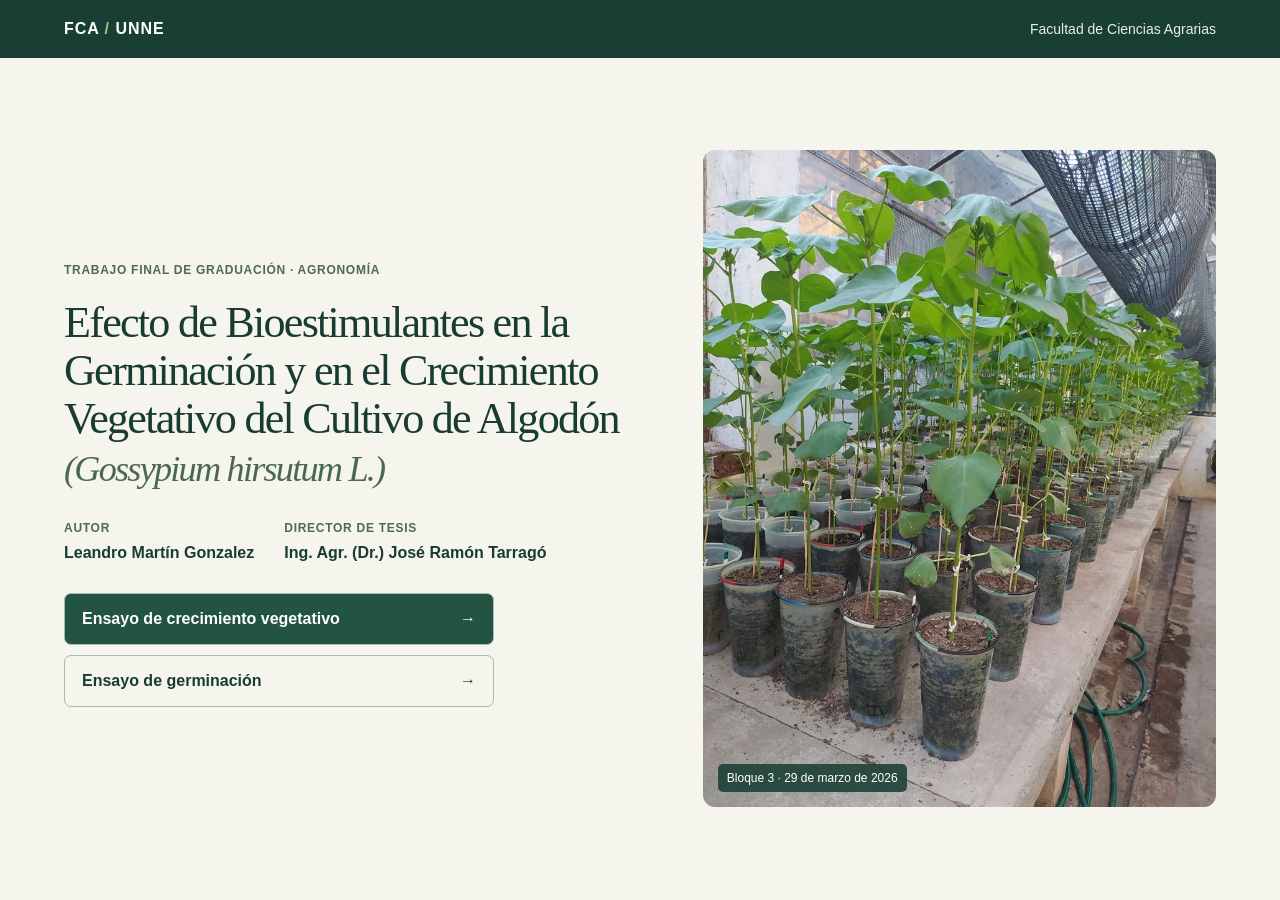
==== index.html @ e4f01476 "Publicar visor del ensayo con fotografías optimizadas y comparador" ====
<!doctype html><html lang="es"><head><meta charset="utf-8"><meta name="viewport" content="width=device-width,initial-scale=1"><title>Tesina de Leandro Martín Gonzalez · FCA UNNE</title><link rel="stylesheet" href="portal.css"></head><body>
<header><a href="#inicio">FCA <span>/</span> UNNE</a><span>Facultad de Ciencias Agrarias</span></header>
<main>
<section id="inicio" class="cover"><div class="copy"><p class="eyebrow">Trabajo final de graduación · Agronomía</p><h1>Efecto de Bioestimulantes en la Germinación y en el Crecimiento Vegetativo del Cultivo de Algodón <i>(Gossypium hirsutum L.)</i></h1><dl><div><dt>Autor</dt><dd>Leandro Martín Gonzalez</dd></div><div><dt>Director de tesis</dt><dd>Ing. Agr. (Dr.) José Ramón Tarragó</dd></div></dl><nav class="actions"><a class="primary" href="visor.html">Ensayo de crecimiento vegetativo <b>→</b></a><a href="#germinacion">Ensayo de germinación <b>→</b></a></nav></div><figure><img src="portada.webp" alt="Plantas de algodón sobre la mesada del invernadero del ensayo"><figcaption>Bloque 3 · 29 de marzo de 2026</figcaption></figure></section>
<section id="crecimiento" class="inside" hidden><a class="back" href="#inicio">← Inicio</a><h2>Ensayo de crecimiento vegetativo</h2><p>Elegí el bloque de la mesada que querés consultar.</p><nav class="tiles"><a href="visor.html?bloque=1"><small>Extremo final</small><strong>Bloque 1</strong><span>Mediciones de altura →</span></a><a href="visor.html?bloque=2"><small>Centro de la mesada</small><strong>Bloque 2</strong><span>Mediciones y fotografías →</span></a><a class="featured" href="visor.html?bloque=3"><small>Reconstrucción fotográfica</small><strong>Bloque 3</strong><span>Abrir visor y estadísticas →</span></a></nav></section>
<section id="mediciones" class="inside" hidden><a class="back" href="#crecimiento">← Selección de bloque</a><h2 id="blocktitle"></h2><p>Altura de las plantas en centímetros, según la etapa registrada.</p><nav class="tabs"><a href="visor.html?bloque=1">Bloque 1</a><a href="visor.html?bloque=2">Bloque 2</a><a href="visor.html">Bloque 3</a></nav><div class="filters"><label>Tratamiento <select id="trt"></select></label><label>Suelo <select id="soil"></select></label><label>Planta <select id="plant"></select></label><output id="count"></output></div><div class="tablewrap"><table><thead><tr><th>Planta</th><th>Tratamiento</th><th>Suelo</th><th>10 mar · VC–V1</th><th>16 mar · V1–V2</th><th>24 mar · V3–V4</th><th>Fotografía</th></tr></thead><tbody id="records"></tbody></table></div><p class="source">Fuente · TESIS - ALTURA.xlsx, hoja ALTURA. Los tratamientos conservan los códigos de la planilla. El guion indica un dato o una fotografía sin vincular.</p></section>
<section id="germinacion" class="inside" hidden><a class="back" href="#inicio">← Inicio</a><h2>Ensayo de germinación</h2><p class="intro">Evaluación del efecto de los bioestimulantes sobre la germinación de semillas de algodón.</p><dl class="method"><div><dt>Variables del ensayo</dt><dd>Poder germinativo y energía germinativa.</dd></div><div><dt>Condiciones de semilla</dt><dd>Semillas envejecidas y sin envejecer.</dd></div><div><dt>Diseño previsto</dt><dd>Bloques completos al azar con tres repeticiones.</dd></div></dl><p class="source">Diseño descrito en el trabajo final. Resultados de germinación pendientes de incorporar al visor.</p></section>
</main><script src="registros_bloques.js"></script><script src="portal.js"></script></body></html>
---- portal.css ----
*{box-sizing:border-box}[hidden]{display:none!important}body{margin:0;background:#f5f5ee;color:#183c32;font:16px/1.5 "Segoe UI",Arial,sans-serif}header{padding:17px 5vw;background:#193f35;color:#e8eee5;display:flex;align-items:center;justify-content:space-between}header a{color:white;text-decoration:none;font-weight:700;letter-spacing:.06em}header a span{color:#a8bf85}header>span{font-size:14px}main{max-width:1660px;margin:auto}.cover{display:grid;grid-template-columns:1.12fr 1fr;gap:5vw;padding:5vh 5vw;align-items:center;min-height:calc(100svh - 60px)}.eyebrow,dt,small{font-weight:650;font-size:12px;letter-spacing:.06em;text-transform:uppercase;color:#506955}h1,h2,.tiles strong{font-family:Georgia,serif;font-weight:400;letter-spacing:-.04em}h1{font-size:clamp(32px,3.45vw,61px);line-height:1.09;margin:20px 0 28px}h1 i{font-size:.82em;color:#4a6851}h2{font-size:clamp(35px,4vw,58px);line-height:1.1;margin:30px 0 12px}dl{display:flex;gap:15px 30px;flex-wrap:wrap;margin:0}dd{margin:4px 0 0;font-weight:550}.actions{margin-top:28px;display:grid;gap:10px;max-width:430px}.actions a,.tabs a,.tiles a{color:inherit;text-decoration:none}.actions a{padding:13px 17px;border:1px solid #a8baab;border-radius:7px;display:flex;justify-content:space-between;font-weight:600}.actions .primary,.tiles .featured{color:white;background:#235342}.actions a:hover,.tiles a:hover,.tabs a:hover{box-shadow:0 0 0 2px #93ac89}.cover figure{position:relative;margin:0}.cover img{display:block;width:100%;height:min(73vh,770px);object-fit:cover;border-radius:12px}.cover figcaption{position:absolute;bottom:15px;left:15px;font-size:12px;background:#183e35dd;color:white;padding:5px 9px;border-radius:5px}.inside{padding:35px 5vw}.back{color:#38664a}.tiles{display:grid;grid-template-columns:repeat(3,1fr);gap:14px;margin:30px 0}.tiles a,.method,.filters,.tablewrap{padding:22px;background:#fff;border:1px solid #cbd5c8;border-radius:10px}.tiles a{display:grid;gap:12px}.tiles strong{font-size:42px}.featured small{color:#d0e3c2}.tabs,.filters{display:flex;gap:14px;align-items:center;flex-wrap:wrap}.tabs a{padding:5px 12px;border-radius:5px}.tabs [aria-current=page]{background:#245340;color:white}.filters{margin:18px 0;padding:12px}.filters label{font-size:13px;font-weight:650}.filters select{font:inherit;padding:5px;border:1px solid #bfccbd;border-radius:4px}.filters output{margin-left:auto}.tablewrap{padding:0;overflow:auto;max-height:52vh}table{border-collapse:collapse;width:100%;font-size:14px}td,th{padding:9px 13px;text-align:left;border-bottom:1px solid #dce3d9;white-space:nowrap}th{position:sticky;top:0;background:#e7ede3}td a{color:#255a40}.source{font-size:13px;color:#56685c}.method{margin:25px 0;display:grid;max-width:760px}.intro{max-width:700px}@media(max-width:780px){.cover,.tiles{grid-template-columns:1fr}.cover{gap:22px}.cover img{height:32vh}.tiles{gap:9px}.tiles a{gap:3px}.tiles strong{font-size:30px}header>span{font-size:12px}}
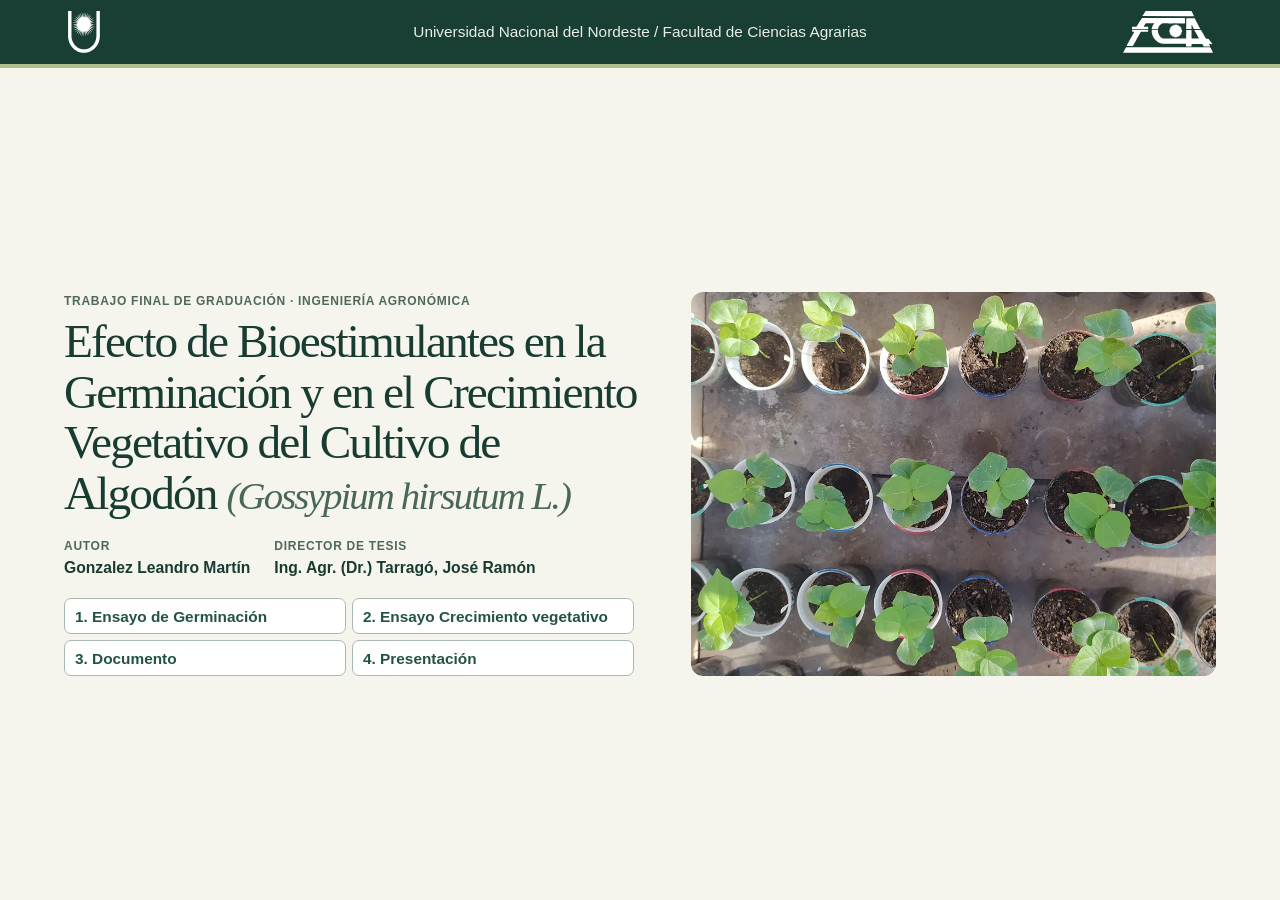
==== commit 0670cbca: "Actualizar sitio de tesis, germinación y visor de crecimiento" ====
--- a/index.html
+++ b/index.html
@@ -1,8 +1,170 @@
-<!doctype html><html lang="es"><head><meta charset="utf-8"><meta name="viewport" content="width=device-width,initial-scale=1"><title>Tesina de Leandro Martín Gonzalez · FCA UNNE</title><link rel="stylesheet" href="portal.css"></head><body>
-<header><a href="#inicio">FCA <span>/</span> UNNE</a><span>Facultad de Ciencias Agrarias</span></header>
-<main>
-<section id="inicio" class="cover"><div class="copy"><p class="eyebrow">Trabajo final de graduación · Agronomía</p><h1>Efecto de Bioestimulantes en la Germinación y en el Crecimiento Vegetativo del Cultivo de Algodón <i>(Gossypium hirsutum L.)</i></h1><dl><div><dt>Autor</dt><dd>Leandro Martín Gonzalez</dd></div><div><dt>Director de tesis</dt><dd>Ing. Agr. (Dr.) José Ramón Tarragó</dd></div></dl><nav class="actions"><a class="primary" href="visor.html">Ensayo de crecimiento vegetativo <b>→</b></a><a href="#germinacion">Ensayo de germinación <b>→</b></a></nav></div><figure><img src="portada.webp" alt="Plantas de algodón sobre la mesada del invernadero del ensayo"><figcaption>Bloque 3 · 29 de marzo de 2026</figcaption></figure></section>
-<section id="crecimiento" class="inside" hidden><a class="back" href="#inicio">← Inicio</a><h2>Ensayo de crecimiento vegetativo</h2><p>Elegí el bloque de la mesada que querés consultar.</p><nav class="tiles"><a href="visor.html?bloque=1"><small>Extremo final</small><strong>Bloque 1</strong><span>Mediciones de altura →</span></a><a href="visor.html?bloque=2"><small>Centro de la mesada</small><strong>Bloque 2</strong><span>Mediciones y fotografías →</span></a><a class="featured" href="visor.html?bloque=3"><small>Reconstrucción fotográfica</small><strong>Bloque 3</strong><span>Abrir visor y estadísticas →</span></a></nav></section>
-<section id="mediciones" class="inside" hidden><a class="back" href="#crecimiento">← Selección de bloque</a><h2 id="blocktitle"></h2><p>Altura de las plantas en centímetros, según la etapa registrada.</p><nav class="tabs"><a href="visor.html?bloque=1">Bloque 1</a><a href="visor.html?bloque=2">Bloque 2</a><a href="visor.html">Bloque 3</a></nav><div class="filters"><label>Tratamiento <select id="trt"></select></label><label>Suelo <select id="soil"></select></label><label>Planta <select id="plant"></select></label><output id="count"></output></div><div class="tablewrap"><table><thead><tr><th>Planta</th><th>Tratamiento</th><th>Suelo</th><th>10 mar · VC–V1</th><th>16 mar · V1–V2</th><th>24 mar · V3–V4</th><th>Fotografía</th></tr></thead><tbody id="records"></tbody></table></div><p class="source">Fuente · TESIS - ALTURA.xlsx, hoja ALTURA. Los tratamientos conservan los códigos de la planilla. El guion indica un dato o una fotografía sin vincular.</p></section>
-<section id="germinacion" class="inside" hidden><a class="back" href="#inicio">← Inicio</a><h2>Ensayo de germinación</h2><p class="intro">Evaluación del efecto de los bioestimulantes sobre la germinación de semillas de algodón.</p><dl class="method"><div><dt>Variables del ensayo</dt><dd>Poder germinativo y energía germinativa.</dd></div><div><dt>Condiciones de semilla</dt><dd>Semillas envejecidas y sin envejecer.</dd></div><div><dt>Diseño previsto</dt><dd>Bloques completos al azar con tres repeticiones.</dd></div></dl><p class="source">Diseño descrito en el trabajo final. Resultados de germinación pendientes de incorporar al visor.</p></section>
-</main><script src="registros_bloques.js"></script><script src="portal.js"></script></body></html>+<!doctype html><html lang="es"><head><meta charset="utf-8"><meta name="viewport" content="width=device-width,initial-scale=1"><link rel="icon" type="image/svg+xml" href="favicon.svg"><title>BIOESTIMULANTES · Tesina de Gonzalez Leandro Martín · FCA UNNE</title><link rel="stylesheet" href="portal.css?v=2"><link rel="stylesheet" href="marcas.css">
+<link rel="stylesheet" href="germinacion.css">
+</head><body>
+<header class="encabezado-institucional"><nav class="logos-tesis" aria-label="Sitios institucionales"><a href="https://www.unne.edu.ar/" target="_blank" rel="noopener" title="Sitio oficial de la UNNE"><img src="logo-unne.svg" alt="Universidad Nacional del Nordeste"></a><span class="nombre-instituciones">Universidad Nacional del Nordeste / Facultad de Ciencias Agrarias</span><a href="https://www.agr.unne.edu.ar/" target="_blank" rel="noopener" title="Sitio oficial de la FCA UNNE"><img src="logo-fca.svg" alt="Facultad de Ciencias Agrarias de la UNNE"></a></nav></header>
+<main>
+<section id="inicio" class="cover"><div class="copy"><p class="eyebrow">Trabajo final de graduación · Ingeniería Agronómica</p><h1>Efecto de Bioestimulantes en la Germinación y en el Crecimiento Vegetativo del Cultivo de Algodón <i>(Gossypium hirsutum L.)</i></h1><dl><div><dt>Autor</dt><dd>Gonzalez Leandro Martín</dd></div><div><dt>Director de tesis</dt><dd>Ing. Agr. (Dr.) Tarragó, José Ramón</dd></div></dl><nav class="actions" aria-label="Secciones del trabajo">
+<a href="#germinacion">1. Ensayo de Germinación</a>
+<a href="visor.html">2. Ensayo Crecimiento vegetativo</a>
+<a href="#desarrollo">3. Documento</a>
+<a href="presentacion.html">4. Presentación</a>
+</nav></div><figure class="carrusel-portada" aria-label="Fotos del ensayo de algodón">
+<div id="fotosPortada" class="fotos-portada">
+<img src="portada-slide-01.webp" alt="Foto 1 del ensayo · 13/03/2026" class="foto-activa" decoding="async" fetchpriority="high">
+<img data-src="portada-slide-02.webp" alt="Foto 2 del ensayo · 24/03/2026" decoding="async" aria-hidden="true">
+<img data-src="portada-slide-03.webp" alt="Foto 3 del ensayo · 24/03/2026" decoding="async" aria-hidden="true">
+<img data-src="portada-slide-04.webp" alt="Foto 4 del ensayo · 25/03/2026" decoding="async" aria-hidden="true">
+<img data-src="portada-slide-05.webp" alt="Foto 5 del ensayo · 26/03/2026" decoding="async" aria-hidden="true">
+<img data-src="portada-slide-06.webp" alt="Foto 6 del ensayo · 26/03/2026" decoding="async" aria-hidden="true">
+<img data-src="portada-slide-07.webp" alt="Foto 7 del ensayo · 26/03/2026" decoding="async" aria-hidden="true">
+<img data-src="portada-slide-08.webp" alt="Foto 8 del ensayo · 26/03/2026" decoding="async" aria-hidden="true">
+<img data-src="portada-slide-09.webp" alt="Foto 9 del ensayo · 26/03/2026" decoding="async" aria-hidden="true">
+<img data-src="portada-slide-10.webp" alt="Foto 10 del ensayo · 26/03/2026" decoding="async" aria-hidden="true">
+<img data-src="portada-slide-11.webp" alt="Foto 11 del ensayo · 26/03/2026" decoding="async" aria-hidden="true">
+<img data-src="portada-slide-12.webp" alt="Foto 12 del ensayo · 28/03/2026" decoding="async" aria-hidden="true">
+<img data-src="portada-slide-13.webp" alt="Foto 13 del ensayo · 29/03/2026" decoding="async" aria-hidden="true">
+<img data-src="portada-slide-14.webp" alt="Foto 14 del ensayo · 29/03/2026" decoding="async" aria-hidden="true">
+<img data-src="portada-slide-15.webp" alt="Foto 15 del ensayo · 29/03/2026" decoding="async" aria-hidden="true">
+<img data-src="portada-slide-16.webp" alt="Foto 16 del ensayo · 29/03/2026" decoding="async" aria-hidden="true">
+<img data-src="portada-slide-17.webp" alt="Foto 17 del ensayo · 29/03/2026" decoding="async" aria-hidden="true">
+<img data-src="portada-slide-18.webp" alt="Foto 18 del ensayo · 04/04/2026" decoding="async" aria-hidden="true">
+<img data-src="portada-slide-19.webp" alt="Foto 19 del ensayo · 04/04/2026" decoding="async" aria-hidden="true">
+<img data-src="portada-slide-20.webp" alt="Foto 20 del ensayo · 05/04/2026" decoding="async" aria-hidden="true">
+<img data-src="portada-slide-21.webp" alt="Foto 21 del ensayo · 05/04/2026" decoding="async" aria-hidden="true">
+<img data-src="portada-slide-22.webp" alt="Foto 22 del ensayo · 05/04/2026" decoding="async" aria-hidden="true">
+<img data-src="portada-slide-23.webp" alt="Foto 23 del ensayo · 05/04/2026" decoding="async" aria-hidden="true">
+<img data-src="portada-slide-24.webp" alt="Foto 24 del ensayo · 05/04/2026" decoding="async" aria-hidden="true">
+<img data-src="portada-slide-25.webp" alt="Foto 25 del ensayo · 05/04/2026" decoding="async" aria-hidden="true">
+<img data-src="portada-slide-26.webp" alt="Foto 26 del ensayo · 05/04/2026" decoding="async" aria-hidden="true">
+<img data-src="portada-slide-27.webp" alt="Foto 27 del ensayo · 06/04/2026" decoding="async" aria-hidden="true">
+<img data-src="portada-slide-28.webp" alt="Foto 28 del ensayo · 06/04/2026" decoding="async" aria-hidden="true">
+<img data-src="portada-slide-29.webp" alt="Foto 29 del ensayo · 06/04/2026" decoding="async" aria-hidden="true">
+<img data-src="portada-slide-30.webp" alt="Foto 30 del ensayo · 08/04/2026" decoding="async" aria-hidden="true">
+<img data-src="portada-slide-31.webp" alt="Foto 31 del ensayo · 09/04/2026" decoding="async" aria-hidden="true">
+<img data-src="portada-slide-32.webp" alt="Foto 32 del ensayo · 09/04/2026" decoding="async" aria-hidden="true">
+<img data-src="portada-slide-33.webp" alt="Foto 33 del ensayo · 09/04/2026" decoding="async" aria-hidden="true">
+<img data-src="portada-slide-34.webp" alt="Foto 34 del ensayo · 09/04/2026" decoding="async" aria-hidden="true">
+<img data-src="portada-slide-35.webp" alt="Foto 35 del ensayo · 09/04/2026" decoding="async" aria-hidden="true">
+<img data-src="portada-slide-36.webp" alt="Foto 36 del ensayo · 09/04/2026" decoding="async" aria-hidden="true">
+<img data-src="portada-slide-37.webp" alt="Foto 37 del ensayo · 09/04/2026" decoding="async" aria-hidden="true">
+<img data-src="portada-slide-38.webp" alt="Foto 38 del ensayo · 09/04/2026" decoding="async" aria-hidden="true">
+<img data-src="portada-slide-39.webp" alt="Foto 39 del ensayo · 09/04/2026" decoding="async" aria-hidden="true">
+<img data-src="portada-slide-40.webp" alt="Foto 40 del ensayo · 09/04/2026" decoding="async" aria-hidden="true">
+<img data-src="portada-slide-41.webp" alt="Foto 41 del ensayo · 09/04/2026" decoding="async" aria-hidden="true">
+<img data-src="portada-slide-42.webp" alt="Foto 42 del ensayo · 09/04/2026" decoding="async" aria-hidden="true">
+<img data-src="portada-slide-43.webp" alt="Foto 43 del ensayo · 09/04/2026" decoding="async" aria-hidden="true">
+<img data-src="portada-slide-44.webp" alt="Foto 44 del ensayo · 09/04/2026" decoding="async" aria-hidden="true">
+<img data-src="portada-slide-45.webp" alt="Foto 45 del ensayo · 09/04/2026" decoding="async" aria-hidden="true">
+<img data-src="portada-slide-46.webp" alt="Foto 46 del ensayo · 09/04/2026" decoding="async" aria-hidden="true">
+<img data-src="portada-slide-47.webp" alt="Foto 47 del ensayo · 09/04/2026" decoding="async" aria-hidden="true">
+<img data-src="portada-slide-48.webp" alt="Foto 48 del ensayo · 09/04/2026" decoding="async" aria-hidden="true">
+<img data-src="portada-slide-49.webp" alt="Foto 49 del ensayo · 09/04/2026" decoding="async" aria-hidden="true">
+<img data-src="portada-slide-50.webp" alt="Foto 50 del ensayo · 09/04/2026" decoding="async" aria-hidden="true">
+<img data-src="portada-slide-51.webp" alt="Foto 51 del ensayo · 09/04/2026" decoding="async" aria-hidden="true">
+<img data-src="portada-slide-52.webp" alt="Foto 52 del ensayo · 09/04/2026" decoding="async" aria-hidden="true">
+<img data-src="portada-slide-53.webp" alt="Foto 53 del ensayo · 09/04/2026" decoding="async" aria-hidden="true">
+<img data-src="portada-slide-54.webp" alt="Foto 54 del ensayo · 09/04/2026" decoding="async" aria-hidden="true">
+<img data-src="portada-slide-55.webp" alt="Foto 55 del ensayo · 09/04/2026" decoding="async" aria-hidden="true">
+<img data-src="portada-slide-56.webp" alt="Foto 56 del ensayo · 09/04/2026" decoding="async" aria-hidden="true">
+<img data-src="portada-slide-57.webp" alt="Foto 57 del ensayo · 09/04/2026" decoding="async" aria-hidden="true">
+<img data-src="portada-slide-58.webp" alt="Foto 58 del ensayo · 09/04/2026" decoding="async" aria-hidden="true">
+<img data-src="portada-slide-59.webp" alt="Foto 59 del ensayo · 09/04/2026" decoding="async" aria-hidden="true">
+<img data-src="portada-slide-60.webp" alt="Foto 60 del ensayo · 11/04/2026" decoding="async" aria-hidden="true">
+<img data-src="portada-slide-61.webp" alt="Foto 61 del ensayo · 11/04/2026" decoding="async" aria-hidden="true">
+<img data-src="portada-slide-62.webp" alt="Foto 62 del ensayo · 11/04/2026" decoding="async" aria-hidden="true">
+<img data-src="portada-slide-63.webp" alt="Foto 63 del ensayo · 11/04/2026" decoding="async" aria-hidden="true">
+<img data-src="portada-slide-64.webp" alt="Foto 64 del ensayo · 11/04/2026" decoding="async" aria-hidden="true">
+<img data-src="portada-slide-65.webp" alt="Foto 65 del ensayo · 11/04/2026" decoding="async" aria-hidden="true">
+<img data-src="portada-slide-66.webp" alt="Foto 66 del ensayo · 11/04/2026" decoding="async" aria-hidden="true">
+<img data-src="portada-slide-67.webp" alt="Foto 67 del ensayo · 11/04/2026" decoding="async" aria-hidden="true">
+<img data-src="portada-slide-68.webp" alt="Foto 68 del ensayo · 11/04/2026" decoding="async" aria-hidden="true">
+<img data-src="portada-slide-69.webp" alt="Foto 69 del ensayo · 11/04/2026" decoding="async" aria-hidden="true">
+<img data-src="portada-slide-70.webp" alt="Foto 70 del ensayo · 11/04/2026" decoding="async" aria-hidden="true">
+<img data-src="portada-slide-71.webp" alt="Foto 71 del ensayo · 11/04/2026" decoding="async" aria-hidden="true">
+<img data-src="portada-slide-72.webp" alt="Foto 72 del ensayo · 11/04/2026" decoding="async" aria-hidden="true">
+<img data-src="portada-slide-73.webp" alt="Foto 73 del ensayo · 11/04/2026" decoding="async" aria-hidden="true">
+<img data-src="portada-slide-74.webp" alt="Foto 74 del ensayo · 11/04/2026" decoding="async" aria-hidden="true">
+<img data-src="portada-slide-75.webp" alt="Foto 75 del ensayo · 11/04/2026" decoding="async" aria-hidden="true">
+<img data-src="portada-slide-76.webp" alt="Foto 76 del ensayo · 11/04/2026" decoding="async" aria-hidden="true">
+<img data-src="portada-slide-77.webp" alt="Foto 77 del ensayo · 11/04/2026" decoding="async" aria-hidden="true">
+<img data-src="portada-slide-78.webp" alt="Foto 78 del ensayo · 14/04/2026" decoding="async" aria-hidden="true">
+<img data-src="portada-slide-79.webp" alt="Foto 79 del ensayo · 14/04/2026" decoding="async" aria-hidden="true">
+<img data-src="portada-slide-80.webp" alt="Foto 80 del ensayo · 14/04/2026" decoding="async" aria-hidden="true">
+<img data-src="portada-slide-81.webp" alt="Foto 81 del ensayo · 14/04/2026" decoding="async" aria-hidden="true">
+<img data-src="portada-slide-82.webp" alt="Foto 82 del ensayo · 14/04/2026" decoding="async" aria-hidden="true">
+<img data-src="portada-slide-83.webp" alt="Foto 83 del ensayo · 14/04/2026" decoding="async" aria-hidden="true">
+<img data-src="portada-slide-84.webp" alt="Foto 84 del ensayo · 14/04/2026" decoding="async" aria-hidden="true">
+<img data-src="portada-slide-85.webp" alt="Foto 85 del ensayo · 14/04/2026" decoding="async" aria-hidden="true">
+<img data-src="portada-slide-86.webp" alt="Foto 86 del ensayo · 14/04/2026" decoding="async" aria-hidden="true">
+<img data-src="portada-slide-87.webp" alt="Foto 87 del ensayo · 14/04/2026" decoding="async" aria-hidden="true">
+<img data-src="portada-slide-88.webp" alt="Foto 88 del ensayo · 14/04/2026" decoding="async" aria-hidden="true">
+<img data-src="portada-slide-89.webp" alt="Foto 89 del ensayo · 14/04/2026" decoding="async" aria-hidden="true">
+<img data-src="portada-slide-90.webp" alt="Foto 90 del ensayo · 14/04/2026" decoding="async" aria-hidden="true">
+<img data-src="portada-slide-91.webp" alt="Foto 91 del ensayo · 14/04/2026" decoding="async" aria-hidden="true">
+</div>
+</figure></section>
+<section id="crecimiento" class="inside" hidden><a class="back" href="#inicio">← Inicio</a><h2>Ensayo de crecimiento vegetativo</h2><p>Elegí el bloque de la mesada que querés consultar.</p><nav class="tiles"><a href="visor.html?bloque=1"><small>Extremo final</small><strong>Bloque 1</strong><span>Mediciones de altura →</span></a><a href="visor.html?bloque=2"><small>Centro de la mesada</small><strong>Bloque 2</strong><span>Mediciones y fotografías →</span></a><a class="featured" href="visor.html?bloque=3"><small>Reconstrucción fotográfica</small><strong>Bloque 3</strong><span>Abrir visor y estadísticas →</span></a></nav></section>
+<section id="mediciones" class="inside" hidden><a class="back" href="#crecimiento">← Selección de bloque</a><h2 id="blocktitle"></h2><p>Altura de las plantas en centímetros, según la etapa registrada.</p><nav class="tabs"><a href="visor.html?bloque=1">Bloque 1</a><a href="visor.html?bloque=2">Bloque 2</a><a href="visor.html">Bloque 3</a></nav><div class="filters"><label>Tratamiento <select id="trt"></select></label><label>Suelo <select id="soil"></select></label><label>Planta <select id="plant"></select></label><output id="count"></output></div><div class="tablewrap"><table><thead><tr><th>Planta</th><th>Tratamiento</th><th>Suelo</th><th>10 mar · VC–V1</th><th>16 mar · V1–V2</th><th>24 mar · V3–V4</th><th>Fotografía</th></tr></thead><tbody id="records"></tbody></table></div><p class="source">Fuente · TESIS - ALTURA.xlsx, hoja ALTURA. Los tratamientos conservan los códigos de la planilla. El guion indica un dato o una fotografía sin vincular.</p></section>
+<section id="germinacion" class="inside ensayo-germinacion" hidden>
+  <a class="back" id="volverGermPresentacion" href="presentacion.html" hidden>← Volver a la presentación</a>
+  <div class="germ-titlebar"><div><a class="back germ-home" id="germHome" href="#inicio">← Inicio</a><p class="eyebrow">Trabajo final de graduación · Ingeniería Agronómica</p>
+  <h2>Ensayo de germinación</h2>
+  <p class="intro">Respuesta de semillas de algodón envejecidas y sin envejecer a cuatro tratamientos, con evaluaciones fotográficas a los 5 y 12 días.</p></div><div class="germ-title-actions"><button id="germFullscreen" type="button" aria-pressed="false">Pantalla completa</button></div></div>
+  <nav class="germ-tabs" role="tablist" aria-label="Secciones del ensayo de germinación">
+    <button id="tabGermResultados" type="button" role="tab" aria-selected="true" aria-controls="germResults" tabindex="0">Comparación</button>
+    <button id="tabGermMedias" type="button" role="tab" aria-selected="false" aria-controls="germMeans" tabindex="-1">Medias</button>
+    <button id="tabGermBandejas" type="button" role="tab" aria-selected="false" aria-controls="germBandejas" tabindex="-1">Bandejas</button>
+    <button id="tabGermDiseno" type="button" role="tab" aria-selected="false" aria-controls="germDesign" tabindex="-1">Diseño</button>
+    <button id="tabGermCriterios" type="button" role="tab" aria-selected="false" aria-controls="germMetodo" tabindex="-1">Criterios</button>
+  </nav>
+  <section class="germ-panel" id="germResults" role="tabpanel" aria-labelledby="tabGermResultados" tabindex="0">
+    <div class="germ-barra"><div><h3>Ensayos comparativos</h3><p class="source">Media ± desvío estándar por tratamiento y estado de la semilla.</p></div><div class="germ-chart-actions"><label>Variable <select id="germVariable"></select></label><button id="germExport" type="button">Descargar PNG · 4K</button><output id="germExportStatus" aria-live="polite"></output></div></div>
+    <p class="source" id="germCriterio"></p><div id="germChart" class="germ-chart" aria-label="Gráfico comparativo de medias de germinación por tratamiento y estado de la semilla"></div>
+  </section>
+  <section class="germ-panel" id="germMeans" role="tabpanel" aria-labelledby="tabGermMedias" tabindex="0" hidden><h3>Medias por tratamiento</h3><p class="source">Media y desvío estándar entre bandejas. Elegí un grupo para consultar sus fotos.</p><div id="germGraficos" class="germ-columnas"></div></section>
+  <section class="germ-panel" id="germDesign" role="tabpanel" aria-labelledby="tabGermDiseno" tabindex="0" hidden>
+  <h3>Diseño del ensayo</h3><dl class="germ-diseno">
+    <div><dt>Diseño</dt><dd>Completamente aleatorizado · factorial 4 × 2</dd></div>
+    <div><dt>Unidad experimental</dt><dd>1 bandeja de 50 semillas</dd></div>
+    <div><dt>Repeticiones</dt><dd>3 por combinación</dd></div>
+    <div><dt>Bandejas analizadas</dt><dd>24 al día 5 · 24 al día 12</dd></div>
+  </dl></section>
+  <section class="germ-panel" id="germBandejas" role="tabpanel" aria-labelledby="tabGermBandejas" tabindex="0" hidden>
+    <div class="germ-barra"><h3>Fotos y recuentos por bandeja</h3><label>Evaluación <select id="germDia"><option value="5">Día 5</option><option value="12">Día 12</option></select></label></div>
+    <div class="germ-filtros"><label>Tratamiento <select id="germTratamiento"></select></label><label>Semillas <select id="germEstado"></select></label><label>Repetición <select id="germRep"><option value="1">R1</option><option value="2">R2</option><option value="3">R3</option></select></label></div>
+    <div id="germFotos" class="germ-columnas" aria-live="polite"></div>
+  </section>
+  <section class="germ-panel" id="germMetodo" role="tabpanel" aria-labelledby="tabGermCriterios" tabindex="0" hidden>
+    <h3>Criterios de evaluación</h3>
+    <p><strong>Día 5.</strong> La emergencia visible registra tejido emergido unido a la semilla. Es una aproximación a la energía germinativa. El eje visible puede incluir hipocótilo.</p>
+    <p><strong>Día 12.</strong> El PG por emergencia incluye las plántulas de aspecto normal y dudoso sobre las 50 semillas sembradas. El porcentaje de aspecto normal se muestra como indicador complementario. El PG normativo requiere evaluar las estructuras esenciales. La raíz principal se midió sobre una submuestra.</p>
+    <p>La media del eje visible de BIO1 envejecidas R2 incorpora las lecturas corregidas de las semillas 32 y 45.</p><p>Los dos días tienen sus propios criterios de longitud y de clasificación. Las fotos se vinculan por tratamiento, estado y repetición para consultar cada evaluación.</p>
+    <p>El registro actualizado de BIO3 sin envejecer R3 al día 12 corresponde a la bandeja azul III. Las fotos del visor proceden de las hojas de cada repetición en los libros de Excel. El recorte deja a la vista la bandeja y sus anotaciones.</p>
+    <p class="source">Fuentes · Algodón - fotos y estadística a 5 días.xlsx · Algodón - 12 días por emergencia con fotos.xlsx · Algodón - comparación factorial 5 y 12 días.xlsx.</p>
+  </section>
+</section>
+<section id="desarrollo" class="inside desarrollo-plan" hidden>
+<a class="back" href="#inicio">← Inicio</a>
+<header class="paper-head">
+<p class="eyebrow">Trabajo final de graduación · Ingeniería Agronómica</p>
+<h2 class="paper-title">Efecto de bioestimulantes en la germinación y en el crecimiento vegetativo del cultivo de algodón <i>(Gossypium hirsutum L.)</i></h2>
+<p class="paper-authors"><span>Gonzalez Leandro Martín<sup>1</sup></span><span>Tarragó, José Ramón<sup>1</sup></span></p>
+<p class="paper-affiliation"><sup>1</sup> Facultad de Ciencias Agrarias, Universidad Nacional del Nordeste (FCA–UNNE), Corrientes, Argentina.</p>
+<p class="paper-download"><a href="documento_bloque3_paper.pdf" download>Descargar el documento en PDF ↓</a></p>
+</header>
+
+<section class="paper-abstract" aria-labelledby="resumen-titulo"><h3 id="resumen-titulo">Resumen</h3><p>El objetivo de este trabajo es evaluar la respuesta del algodón (<i>Gossypium hirsutum L.</i>) a distintos bioestimulantes durante la germinación y el crecimiento vegetativo, considerando las condiciones del sustrato. Se integran dos ensayos en condiciones controladas: uno de germinación, con semillas envejecidas y no envejecidas, y otro de crecimiento vegetativo en dos tipos de suelo. Se consideran tratamientos de acción hormonal, aminoácidos y origen biológico, junto con un testigo sin bioestimulante. Entre las variables de interés se incluyen la germinación, el desarrollo aéreo y radical, la materia seca y el volumen de raíces. Los datos se analizarán mediante análisis de varianza y comparación de medias cuando corresponda. Esta versión presenta el marco y la metodología prevista; no comunica resultados experimentales finales.</p><p class="paper-keywords"><strong>Palabras clave:</strong> algodón; bioestimulantes; germinación; crecimiento vegetativo; suelo.</p></section>
+<details class="capitulo-plan" open><summary>1. Antecedentes</summary><div><p>El cultivo de algodón (<em>Gossypium hirsutum </em>L., 1763) representa uno de los cultivos de mayor relevancia económica a nivel mundial, tanto por su fibra textil como por sus subproductos industriales. En Argentina, principalmente en Chaco, Formosa y Norte de Santa Fe, representa un pilar fundamental para la economía regional, generando empleo y contribuyendo al desarrollo social de las comunidades. Sin embargo, su productividad enfrenta diversas limitaciones asociadas al estrés abiótico, la incidencia de enfermedades y el uso intensivo de agroquímicos.</p><p>Si bien la rentabilidad del cultivo de algodón proviene del crecimiento reproductivo (cápsulas que producen fibras y semillas), el crecimiento vegetativo (raíces, hojas, tallo y ramas) es absolutamente necesario para la nutrición y el desarrollo de las cápsulas.</p><p>Fisiológicamente, el algodón es una de las plantas cultivadas más complejas, ya que su hábito de crecimiento, originalmente del tipo perenne y por lo tanto indeterminado, que mediante el manejo es modificado para llevarlo a un cultivo anual con el fin de facilitar su manejo y aumentar la productividad. La consecuencia de esto es que, bajo algunas condiciones ambientales, como las fluctuaciones de temperatura, humedad del aire y del suelo, pueden provocar la redirección de sus fotosintatos, priorizando el desarrollo vegetativo, resultando en una baja fijación de pimpollos y el aborto prematuro de frutos. Este sería el caso de un cultivo que atraviesa un período de sequía el cual provoca que los fotosintatos se trasladen a las raíces para favorecer su crecimiento, reduciendo el crecimiento del tallo, ramas y la fijación de estructuras reproductivas (Jordan,1983).</p><p>En este contexto, el uso de bioestimulantes ha emergido como una estrategia biotecnológica sostenible para mejorar el crecimiento, desarrollo y rendimiento de este cultivo, al tiempo que se reduce el impacto ambiental negativo de la utilización de agroquímicos de síntesis (Romero-Perdomo et al., 2017).</p><p>Según el nuevo reglamento europeo de fertilizantes (<a href="https://www.boe.es/doue/2019/170/L00001-00114.pdf" target="_blank" rel="noopener">Reglamento UE 2019/1009</a>) se define como <em>‘bioestimulante de plantas a todo producto que estimula los procesos de nutrición de las plantas independientemente del contenido de nutrientes del producto, con el único objetivo de mejorar una o varias de las siguientes características de la planta o su </em><em>rizósfera</em><em>: a) eficiencia en el uso de nutrientes; b) tolerancia al estrés abiótico; c) características de calidad; d) disponibilidad de nutrientes inmovilizados en el suelo o la rizosfera”</em>. Por su parte, según la <a href="https://aefa-agronutrientes.org/" target="_blank" rel="noopener">Asociación Española de Fabricantes de Agronutrientes (AEFA)</a>, estipula que <em>“los bioestimulantes agrícolas actúan sobre la fisiología de la planta de diferentes formas y por diferentes vías para mejorar el vigor del cultivo, el rendimiento y la calidad de la cosecha”</em>.</p><p>Una tercera definición la da el doctor Patrick du Jardin, jefe de Biología Vegetal de la Facultad de Ciencias Agronómicas de Gembloux (Universidad de Lieja), en su publicación ‘<a href="https://op.europa.eu/en/publication-detail/-/publication/5c1f9a38-57f4-4f5a-b021-cad867c1ef3c/language-en/format-PDF/source-252087724" target="_blank" rel="noopener">The science of plant biostimulants: </a>define a los bioestimulantes como: “<em>Varias sustancias y materiales, cuando se aplican a plantas o sustratos de cultivo, tienen una capacidad demostrada para modificar la fisiología de las plantas, promoviendo su crecimiento y mejorando su respuesta al estrés</em>”.</p><p>Según las definiciones enunciadas anteriormente los bioestimulantes comprenden una gama diversa de insumos (bioinsumos) de origen natural. En el cultivo del algodón su uso ha cobrado relevancia como una alternativa sostenible frente a las limitaciones del modelo agrícola convencional, que depende en gran medida de fertilizantes químicos y la utilización de agroquímicos (Rouphael &amp; Colla, 2020).</p><p>La aplicación de bioestimulantes ha mostrado efectos positivos en la elongación radicular, la acumulación de biomasa y la formación de estructuras reproductivas, lo que se traduce en un mayor rendimiento y calidad de fibra (Cavalcante et al., 2022). Además, se ha documentado que ciertos microorganismos, como bacterias del género <em>Bacillus</em> y hongos como <em>Trichoderma</em>, pueden actuar simultáneamente como bioestimulantes y agentes de control biológico, al inducir resistencia sistémica adquirida y suprimir patógenos del suelo como <em>Fusarium </em><em>spp</em>. (Meena et al., 2020; López-Arellanes et al., 2025).</p><p>Los bioestimulantes a partir de sustancias húmicas son compuestos orgánicos heterogéneos derivados de la descomposición biológica de residuos vegetales, animales y microbianos. Están compuestas principalmente por ácidos húmicos, ácidos fúlvicos y huminas, los cuales presentan una gran variedad de grupos funcionales (carboxílicos, fenólicos, quinonas, etc.)  que les permiten interaccionar con nutrientes, minerales y componentes de la membrana celular vegetal (Zanin et al., 2019). Numerosos estudios han documentado que estimulan la proliferación de raíces finas y aumentan la absorción de nutrientes como el hierro, fósforo y potasio (Liuet al., 2021; Maffia et al., 2025). En cultivos de algodón, el efecto que se manifiesta es un mayor vigor vegetativo, mayor número de cápsulas por planta y un incremento en la calidad de la fibra (Rady et al., 2016). Se ha observado que modulan la expresión de genes relacionados con el transporte de nutrientes y la síntesis de enzimas antioxidantes, así como la regulación del equilibrio hormonal en condiciones de estrés (Zanin et al., 2019).</p><p>Los bioestimulantes a partir de hidrolizados de proteínas son mezclas complejas obtenidas por hidrólisis enzimática o ácida de materias orgánicas como leguminosas, algas, residuos animales o incluso microalgas (Trevisan et al., 2019). Contienen péptidos de bajo peso molecular, aminoácidos libres y compuestos orgánicos que son fácilmente absorbidos por las hojas o raíces. Estas sustancias promueven la síntesis de clorofila, incrementan la actividad fotosintética y mejoran el metabolismo del nitrógeno y del fósforo (Colla et al., 2017). En algodón, han demostrado inducir una germinación más rápida, un crecimiento radicular más profundo y una mejor diferenciación de tejidos conductores, lo que repercute directamente en la capacidad de la planta para absorber agua y nutrientes en suelos con limitaciones físicas o químicas (Parađiković et al., 2019). También se ha demostrado que modulan la expresión de genes responsables del transporte de nitratos, de la biosíntesis de fitohormonas como auxinas y giberelinas, y de enzimas antioxidantes (Lucini et al., 2018; Trevisan et al., 2019).</p><p>Lu et al. (2024) observaron un incremento en el contenido relativo de agua, clorofila, carbohidratos y nutrientes esenciales tras la aplicación foliar de extractos de moringa, lo cual también se ha correlacionado con la mejora en el rendimiento y calidad de la fibra. Por su parte, estudios con extractos de <em>Eucheuma </em><em>cottonii</em> Weber-van evidencian incrementos significativos en la longitud de raíz y el número de raíces laterales (Aziz et al., 2024), lo que refuerza el potencial de estos compuestos para inducir una arquitectura radicular más eficiente en la absorción de agua y nutrientes, favoreciendo la resiliencia frente a condiciones edafoclimáticas adversas.</p><p>El déficit hídrico constituye un estrés abiótico de gran impacto sobre la fisiología del algodón, ya que reduce la turgencia celular, altera la apertura estomática y disminuye la eficiencia fotosintética.  Estas alteraciones en el cultivo del algodón se traducen en una menor formación de cápsulas, aborto floral y fibras de menor calidad (Wang et al., 2018).</p><p>El uso de bioestimulantes ha sido propuesto como una herramienta eficaz para mejorar la tolerancia a la sequía a través de múltiples mecanismos.</p><p>El entendimiento de los efectos otorgados por los distintos grupos de bioestimulantes en las primeras etapas del cultivo del algodón es muy importe para combinar con prácticas de manejo adecuado puede ser una estrategia prometedora para sostener la productividad del algodón en escenarios de cambio climático, caracterizados por eventos de sequía más frecuentes e intensos.</p></div></details>
+<details class="capitulo-plan"><summary>2. Objetivos</summary><div><h3>2.1 Objetivo general</h3><p>Evaluar la interacción entre diferentes bioestimulantes y las condiciones del suelo en la germinación y el crecimiento vegetativo del cultivo de algodón (<em>Gossypium hirsutum</em> L.) bajo condiciones controladas.</p><h3>2.2 Objetivos específicos</h3><ul><li>Analizar el efecto de los bioestimulantes sobre la germinación de semillas de algodón envejecidas y no envejecidas.</li><li>Evaluar la acción de los bioestimulantes sobre el crecimiento vegetativo inicial en plantas de algodón que crecen en distintos substratos.</li></ul></div></details>
+<details class="capitulo-plan"><summary>3. Materiales y métodos</summary><div><h3>3.1 Materiales</h3><ul><li>Semillas de algodón sin tratamiento (curado) previo.</li><li>Bioestimulantes:</li><li>BIO I: <em>Substancias con acción hormonal.</em></li><li>BIO II: <em>Mezcla de aminoácidos</em>.</li><li>BIO III: <em>Consorcio de bacterias.</em></li><li>Suelo abonado.</li><li>Perlita.</li><li>Germinadores.</li><li>Macetas de 500 cm3.</li></ul><h3>3.2 Ensayo de germinación</h3><p>En este primer ensayo se busca evaluar el efecto de tres bioestimulantes en la germinación de semillas de algodón con y sin envejecimiento. La germinación se realizará según las normas Reglas Internacionales para el Análisis de las Semillas (ISTA) 2016. El envejecimiento de las semillas se realizará exponiéndolas a una temperatura de entre 40 y 45 grados Celsius, con alta humedad relativa, durante aproximadamente 48 a 72 horas.</p><p>Mediciones y Variables. Las mediciones se centrarán en la germinación (en bandejas o cajas de Petri), evaluando variables como el poder y la energía germinativa según las normas (ISTA) 2016 enunciadas anteriormente.</p><p>Diseño Experimental. Se empleará un diseño factorial 2x4 en un esquema de bloques completos al azar.</p><p>Los factores considerados incluyen el estado de las semillas (envejecidas y no envejecidas) y los tratamientos bioestimulantes, junto con un testigo.</p><p>Los tratamientos bioestimulantes se dividen en: el Tratamiento 1, con un enfoque hormonal; el Tratamiento 2, basado en aminoácidos; y el Tratamiento 3, con un enfoque biológico, es decir, con agentes vivos. Además, se incluirá un testigo sin bioestimulante.</p><p>Cada combinación de factores se replicará tres veces, asegurando la robustez de los datos.</p><div class="figuras-plan figuras-germinacion"><figure><a href="plan-figura-1.webp" target="_blank" rel="noopener"><img src="plan-figura-1.webp" loading="lazy" alt="Esquema del ensayo de germinación"></a><figcaption>Esquema del ensayo de germinación · Tocá la figura para ampliarla</figcaption></figure><figure><a href="plan-figura-2.webp" target="_blank" rel="noopener"><img src="plan-figura-2.webp" loading="lazy" alt="Figura del plan para el ensayo de germinación"></a><figcaption>Figura del plan para el ensayo de germinación · Tocá la figura para ampliarla</figcaption></figure></div><h3>3.3 Ensayo de crecimiento vegetativo</h3><p>En este ensayo, el objetivo es analizar el efecto de los bioestimulantes en el crecimiento vegetativo, tanto en las raíces como en la parte aérea. Además, se analizará en dos tipos de sustratos uno buenas condiciones (nutrición, textura y estructura), y otro con bajas condiciones.</p><p>Mediciones y Variables. Las mediciones se centrarán en la materia seca de las raíces y de la parte aérea, así como el volumen de las raíces. Estas mediciones se realizarán cuando las plantas tengan ocho nudos (V8). Se realizará en macetas con dos tipos de sustratos bajo condiciones controladas en invernadero, y los dos sustratos serán analizado previamente.</p><p>Diseño Experimental. Se aplicará un diseño factorial 2x4 con bloques completos al azar. Los factores serán el tipo de sustrato (suelo abonado y suelo empobrecido con perlita) y los mismos tratamientos bioestimulantes (hormonal, aminoácido, biológico y testigo). Las semillas se colocarán en macetas de 500 centímetros cúbicos. En el sustrato abonado, se utilizará 100% de suelo enriquecido, y en el sustrato empobrecido, se mezclará el suelo con perlita al 50%.</p><div class="figuras-plan figuras-crecimiento"><figure><a href="plan-figura-3.webp" target="_blank" rel="noopener"><img src="plan-figura-3.webp" loading="lazy" alt="Figura introductoria del ensayo de crecimiento vegetativo"></a><figcaption>Figura introductoria del ensayo de crecimiento vegetativo · Tocá la figura para ampliarla</figcaption></figure><figure><a href="plan-figura-4.webp" target="_blank" rel="noopener"><img src="plan-figura-4.webp" loading="lazy" alt="Primera figura del diseño del ensayo de crecimiento"></a><figcaption>Primera figura del diseño del ensayo de crecimiento · Tocá la figura para ampliarla</figcaption></figure><figure><a href="plan-figura-5.webp" target="_blank" rel="noopener"><img src="plan-figura-5.webp" loading="lazy" alt="Segunda figura del diseño del ensayo de crecimiento"></a><figcaption>Segunda figura del diseño del ensayo de crecimiento · Tocá la figura para ampliarla</figcaption></figure></div></div></details>
+<details class="capitulo-plan"><summary>4. Análisis estadístico</summary><div><p>El análisis de los datos se realizará con el software Infostat. Se llevará a cabo un análisis de varianza (ANOVA) para evaluar los efectos principales y las interacciones. Luego se aplicarán pruebas de comparación múltiple, como el test de Duncan, y se calcularán la desviación y el error estándar.</p></div></details>
+<details class="capitulo-plan"><summary>5. Resultados</summary><div><h3>5.1 Ensayo de germinación</h3><p>Espacio reservado para presentar y describir los resultados de germinación.</p><h3>5.2 Ensayo de crecimiento vegetativo</h3><p>Espacio reservado para presentar y describir los resultados de crecimiento vegetativo.</p></div></details>
+<details class="capitulo-plan"><summary>6. Discusión</summary><div><h3>6.1 Ensayo de germinación</h3><p>Espacio reservado para interpretar los resultados de germinación en relación con los antecedentes.</p><h3>6.2 Ensayo de crecimiento vegetativo</h3><p>Espacio reservado para interpretar los resultados de crecimiento vegetativo en relación con los antecedentes.</p></div></details>
+<details class="capitulo-plan"><summary>7. Conclusión</summary><div><p>Espacio reservado para sintetizar las conclusiones del trabajo.</p></div></details>
+
+<details class="capitulo-plan"><summary>8. Cronograma de actividades</summary><div><ol type="A"><li>Revisión de bibliografía actualizada sobre el tema propuesto.</li><li>Obtención de semillas de algodón sin tratar.</li><li>Envejecimiento de semillas.</li><li>Medición de humedad a 60 % de capacidad de campo.</li><li>Armado de germinadores.</li><li>Inoculación de las semillas con los tratamientos asignados</li><li>Siembra de las semillas en germinadores.</li><li>Medición de poder y energía germinativos según normas ISTA.</li><li>Armado de macetas y cubre macetas.</li><li>Inoculación de las semillas con los tratamientos asignados.</li><li>Siembra de una semilla de algodón por maceta.</li><li>Seguimiento, toma de datos cuantitativos y riego de macetas.</li><li>Mediciones de peso de seco de raíces, parte aérea, volumen de raíces y otras variables.</li><li>Armado de tablas y curvas.</li><li>Análisis de datos.</li><li>Redacción de la tesina.</li></ol><div class="tabla-plan" tabindex="0" role="region" aria-label="Cronograma del plan"><table><caption>TABLA N. º3: Cronograma de actividades detalladas con las horas de trabajo de cada actividad realizada semanalmente.</caption><thead><tr><th rowspan="2">ACT.</th><th colspan="20">Meses (horas/semanas)</th><th>TOTAL</th></tr><tr><th colspan="4">Agosto</th><th colspan="4">Septiembre</th><th colspan="4">Octubre</th><th colspan="4">Noviembre</th><th colspan="4">Diciembre</th><th></th></tr></thead><tbody><tr><th>A</th><td>5</td><td>-</td><td>-</td><td>5</td><td>-</td><td>-</td><td>5</td><td>-</td><td>-</td><td>5</td><td>-</td><td>5</td><td>-</td><td>5</td><td>-</td><td>-</td><td>-</td><td>-</td><td>5</td><td>-</td><td>35</td></tr><tr><th>B</th><td>10</td><td>-</td><td>-</td><td>-</td><td>-</td><td>-</td><td>-</td><td>-</td><td>-</td><td>-</td><td>-</td><td>-</td><td>-</td><td>-</td><td>-</td><td>-</td><td>-</td><td>-</td><td>-</td><td>-</td><td>10</td></tr><tr><th>C</th><td>-</td><td>-</td><td>8</td><td>8</td><td>-</td><td>-</td><td>-</td><td>-</td><td>-</td><td>-</td><td>-</td><td>-</td><td>-</td><td>-</td><td>-</td><td>-</td><td>-</td><td>-</td><td>-</td><td>-</td><td>16</td></tr><tr><th>D</th><td>-</td><td>-</td><td>-</td><td>-</td><td>-</td><td>-</td><td>-</td><td>-</td><td>10</td><td>-</td><td>-</td><td>-</td><td>-</td><td>-</td><td>-</td><td>-</td><td>-</td><td>-</td><td>-</td><td>-</td><td>10</td></tr><tr><th>E</th><td>-</td><td>-</td><td>-</td><td>-</td><td>10</td><td>-</td><td>-</td><td>-</td><td>-</td><td>-</td><td>-</td><td>-</td><td>-</td><td>-</td><td>-</td><td>-</td><td>-</td><td>-</td><td>-</td><td>-</td><td>10</td></tr><tr><th>F</th><td>-</td><td>-</td><td>-</td><td>-</td><td>-</td><td>-</td><td>-</td><td>10</td><td>-</td><td>-</td><td>-</td><td>-</td><td>-</td><td>-</td><td>-</td><td>-</td><td>-</td><td>-</td><td>-</td><td>-</td><td>10</td></tr><tr><th>G</th><td>-</td><td>-</td><td>-</td><td>-</td><td>-</td><td>-</td><td>-</td><td>-</td><td>-</td><td>-</td><td>10</td><td>-</td><td>-</td><td>-</td><td>-</td><td>-</td><td>-</td><td>-</td><td>-</td><td>-</td><td>10</td></tr><tr><th>H</th><td>-</td><td>-</td><td>-</td><td>-</td><td>-</td><td>-</td><td>-</td><td>-</td><td>-</td><td>-</td><td>-</td><td>-</td><td>-</td><td>10</td><td>-</td><td>-</td><td>-</td><td>-</td><td>-</td><td>-</td><td>10</td></tr><tr><th>I</th><td>-</td><td>-</td><td>-</td><td>-</td><td>-</td><td>-</td><td>-</td><td>-</td><td>10</td><td>-</td><td>-</td><td>-</td><td>-</td><td>-</td><td>-</td><td>-</td><td>-</td><td>-</td><td>-</td><td>-</td><td>10</td></tr><tr><th>J</th><td>-</td><td>-</td><td>-</td><td>-</td><td>-</td><td>-</td><td>-</td><td>-</td><td>-</td><td>10</td><td>-</td><td>-</td><td>-</td><td>-</td><td>-</td><td>-</td><td>-</td><td>-</td><td>-</td><td>-</td><td>10</td></tr><tr><th>K</th><td>-</td><td>-</td><td>-</td><td>-</td><td>-</td><td>-</td><td>-</td><td>-</td><td>-</td><td>-</td><td>10</td><td>-</td><td>-</td><td>-</td><td>-</td><td>-</td><td>-</td><td>-</td><td>-</td><td>-</td><td>10</td></tr><tr><th>L</th><td>-</td><td>-</td><td>-</td><td>-</td><td>-</td><td>-</td><td>-</td><td>-</td><td>-</td><td>-</td><td>10</td><td>10</td><td>10</td><td>10</td><td>10</td><td>10</td><td>10</td><td>10</td><td>10</td><td>10</td><td>100</td></tr><tr><th>M</th><td>-</td><td>-</td><td>-</td><td>-</td><td>-</td><td>-</td><td>-</td><td>-</td><td>-</td><td>-</td><td>-</td><td>-</td><td>-</td><td>-</td><td>-</td><td>-</td><td>-</td><td>-</td><td>10</td><td>10</td><td>20</td></tr><tr><th>N</th><td>-</td><td>-</td><td>-</td><td>-</td><td>-</td><td>-</td><td>-</td><td>-</td><td>-</td><td>-</td><td>-</td><td>-</td><td>-</td><td>-</td><td>-</td><td>-</td><td>-</td><td>-</td><td>-</td><td>20</td><td>20</td></tr><tr><th>O</th><td>-</td><td>-</td><td>-</td><td>-</td><td></td><td>-</td><td>-</td><td>-</td><td>-</td><td>-</td><td>-</td><td>-</td><td>-</td><td>-</td><td>-</td><td>-</td><td>-</td><td>-</td><td>-</td><td>20</td><td>20</td></tr><tr><th>P</th><td>-</td><td>-</td><td>-</td><td>-</td><td>-</td><td>-</td><td>-</td><td>-</td><td>-</td><td>-</td><td>-</td><td>-</td><td>-</td><td>-</td><td>-</td><td>-</td><td>10</td><td>10</td><td>10</td><td>10</td><td>40</td></tr><tr><th>HS<br>/MES</th><td colspan="4">36</td><td colspan="4">25</td><td colspan="4">80</td><td colspan="4">55</td><td colspan="4">145</td><td>341</td></tr><tr><th></th><td colspan="4"></td><td colspan="4"></td><td colspan="4"></td><td colspan="4"></td><td colspan="4"></td><td></td></tr></tbody></table></div><p>Duración de 5 meses con un total de 341 horas de trabajo aproximadamente.</p></div></details>
+<details class="capitulo-plan"><summary>9. Lugar de realización</summary><div><p>Todo el proceso se llevará a cabo en la Facultad de Ciencias Agrarias de la UNNE, en la cátedra de Terapéutica Vegetal, utilizando el invernadero y el laboratorio de Sanidad Vegetal.</p><p>Corrientes, 11 de noviembre de 2025.</p></div></details>
+<details class="capitulo-plan"><summary>10. Referencias bibliográficas</summary><div><ul><li>Aziz, M. A., Arisandy, P., Wahyuni, S., Fadila, H., Siregar, V. M. R., &amp; Luktyansyah, I. M. (2024). <em>Biostimulant</em> <em>activity</em> <em>of</em><em> Eucheuma </em><em>cottoniiextract</em> <em>on</em> <em>early</em> <em>growth</em> <em>of</em> <em>Elaeis</em> <em>guineensisJacq</em>. IOP Conference Series:  Earth and Environmental Science,1308, 012045.</li><li>Cavalcante, W. S. da S., Silva, N. F. da, Teixeira, M. B., Corrêa, F. R., Rodrigues, E., Zanotto Neto, G., Cabral Filho, F. R., &amp; Lima, I. H. A. (2022). <em>Uso de bioestimulantes en el tratamiento de semillas de algodón</em>. Research, Society and Development, 11, e31211528396.</li><li>Djanaguiraman, M., Sheeba, J.A., Devi, D.D., Bangarusamy, U., 2005. <em>Response </em><em>of</em> <em>cotton</em> <em>to</em> <em>Atonik</em><em> and TIBA </em><em>for</em> <em>growth</em><em>, </em><em>enzymes</em><em> and </em><em>yield</em>. J. Biol. Sci. 5,158–162, <a href="http://dx.doi.org/10.3923/jbs.2005.158.162" target="_blank" rel="noopener">http://dx.doi.org/10.3923/jbs.2005.158.162</a>.</li><li>Du Jardin, P.  (2015).  <em>Plant </em><em>biostimulants</em><em>:  </em><em>Definition</em><em>, concept, </em><em>main</em> <em>categories</em><em> and </em><em>regulation</em>. Scientia horticulturae, 196, 3-14.</li><li>Jordan W.R. 1983. <em>Cotton</em>. In: Teare I.D. and Peet M.M. (Eds) <em>Crop-</em><em>water</em> <em>relations</em>, cap 7, pag 213:253. John Wiley &amp; Sons Inc. ISBN 0-471-04630-2.</li><li>Lu, Q., Jin, L., Tong, C., Liu, F., Huang, B., &amp; Zhang, D. (2024). <em>Research</em> <em>progress</em> <em>on</em> <em>the</em> <em>growth-promoting</em> <em>effect</em> <em>of</em> <em>plant</em> <em>biostimulants</em> <em>on</em> <em>crops</em>. Phyton-International Journal of Experimental Botany, 93, 661–679.</li><li>Maffia, A., Oliva, M., Marra, F., Mallamaci, C., Nardi, S., &amp; Muscolo, A. (2025). <em>Humic</em> <em>Substances</em><em>: </em><em>Bridging</em> <em>Ecology</em><em> and </em><em>Agriculture</em> <em>for</em><em> a Greener Future</em>. Agronomy, 15, 410.</li><li>Meena, R. K., Choudhary, K. K., &amp; Yadav, J. S. (2025). <em>Biostimulants</em> <em>for</em> <em>sustainable</em> <em>development</em> <em>of</em> <em>agriculture</em>. Discover Sustainability, 5, 149.</li><li>Parađiković, N., Teklić, T., Zeljković, S., Lisjak, M., &amp; Špoljarević, M.  (2019). <em>Biostimulants</em> <em>research</em><em> in </em><em>some</em><em> horticultural </em><em>plant</em> <em>species</em>—A review. Food and Energy Security, 8, e00162.</li><li>Rady, M. M., Abd El-Mageed, T. A., Abdurrahman, H. A., &amp; Mahdi, A. H. (2016). <em>Humic</em> <em>acid</em> <em>application</em> <em>improves</em> <em>field</em><em> performance </em><em>of</em> <em>cotton</em><em> (Gossypium </em><em>barbadenseL</em><em>.) </em><em>under</em><em> saline </em><em>conditions</em>. The Journal of Animal &amp; Plant Sciences, 26, 487–493.</li><li>Romero-Perdomo, F., Abril, J., Camelo, M., Moreno-Galván, A., Pastrana, I. J., Rojas-Tapias, D., &amp; Bonilla, R. (2017). <em>Azotobacter</em> <em>chroococcumas</em><em> a </em><em>potentially</em> <em>useful</em> <em>bacterial</em> <em>biofertilizer</em> <em>for</em> <em>cotton</em><em> (Gossypium hirsutum): </em><em>Effect</em><em> in </em><em>reducing</em><em> N </em><em>fertilization</em>. Revista Argentina de Microbiología, 49, 377–383.</li><li>Rouphael, Y., &amp; Colla, G.  (2020).  <em>Biostimulants</em><em> in </em><em>agriculture</em><em>.</em> Frontiers in Plant Science, 11, 40.</li><li>Trevisan, S., Manoli, A., &amp; Quaggiotti, S. (2019). <em>A novel </em><em>biostimulant</em> <em>mitigates</em><em> stress </em><em>effects</em> <em>on</em> <em>maize</em> <em>seedlings</em><em> in </em><em>hydroponics</em>. Agronomy, 9, 28.</li><li>Wang, Z., Li, G., Sun, H., Ma, L., Guo, Y., Zhao, Z., Gao, H., &amp; Mei, L. (2018). <em>Effects</em> <em>of</em> <em>drought</em><em> stress </em><em>on</em> <em>photosynthesis</em><em> and </em><em>photosynthetic</em> <em>electron</em> <em>transport</em> <em>chain</em><em> in </em><em>young</em> <em>apple</em> <em>tree</em> <em>leaves</em>.Biology Open, 7, bio035279.</li><li>Zanin, L., Tomasi, N., Cesco, S., Varanini, Z., &amp; Pinton, R. (2019). <em>Humic</em> <em>substances</em> <em>contribute</em> <em>to</em> <em>plant</em> <em>iron</em> <em>nutrition</em> <em>acting</em><em> as </em><em>chelators</em><em> and </em><em>biostimulants</em>.Frontiers in Plant Science, 10, 675.</li></ul></div></details>
+<nav class="actions" aria-label="Consultar el ensayo"><a href="#crecimiento">Consultar los bloques →</a><a href="visor.html#comparador">Abrir los gráficos y el comparador →</a></nav><footer class="paper-footer"><p><strong>FCA · UNNE</strong> — Facultad de Ciencias Agrarias, Universidad Nacional del Nordeste</p><p>© 2026 Gonzalez Leandro Martín y Tarragó, José Ramón · Trabajo Final de Graduación en Ingeniería Agronómica.</p></footer>
+</section>
+</main><script src="registros_bloques.js"></script><script src="carrusel-portada.js"></script><script src="portal.js"></script><script src="datos_germinacion.js"></script><script src="germinacion.js"></script></body></html>
--- a/portal.css
+++ b/portal.css
@@ -1 +1,103 @@
-*{box-sizing:border-box}[hidden]{display:none!important}body{margin:0;background:#f5f5ee;color:#183c32;font:16px/1.5 "Segoe UI",Arial,sans-serif}header{padding:17px 5vw;background:#193f35;color:#e8eee5;display:flex;align-items:center;justify-content:space-between}header a{color:white;text-decoration:none;font-weight:700;letter-spacing:.06em}header a span{color:#a8bf85}header>span{font-size:14px}main{max-width:1660px;margin:auto}.cover{display:grid;grid-template-columns:1.12fr 1fr;gap:5vw;padding:5vh 5vw;align-items:center;min-height:calc(100svh - 60px)}.eyebrow,dt,small{font-weight:650;font-size:12px;letter-spacing:.06em;text-transform:uppercase;color:#506955}h1,h2,.tiles strong{font-family:Georgia,serif;font-weight:400;letter-spacing:-.04em}h1{font-size:clamp(32px,3.45vw,61px);line-height:1.09;margin:20px 0 28px}h1 i{font-size:.82em;color:#4a6851}h2{font-size:clamp(35px,4vw,58px);line-height:1.1;margin:30px 0 12px}dl{display:flex;gap:15px 30px;flex-wrap:wrap;margin:0}dd{margin:4px 0 0;font-weight:550}.actions{margin-top:28px;display:grid;gap:10px;max-width:430px}.actions a,.tabs a,.tiles a{color:inherit;text-decoration:none}.actions a{padding:13px 17px;border:1px solid #a8baab;border-radius:7px;display:flex;justify-content:space-between;font-weight:600}.actions .primary,.tiles .featured{color:white;background:#235342}.actions a:hover,.tiles a:hover,.tabs a:hover{box-shadow:0 0 0 2px #93ac89}.cover figure{position:relative;margin:0}.cover img{display:block;width:100%;height:min(73vh,770px);object-fit:cover;border-radius:12px}.cover figcaption{position:absolute;bottom:15px;left:15px;font-size:12px;background:#183e35dd;color:white;padding:5px 9px;border-radius:5px}.inside{padding:35px 5vw}.back{color:#38664a}.tiles{display:grid;grid-template-columns:repeat(3,1fr);gap:14px;margin:30px 0}.tiles a,.method,.filters,.tablewrap{padding:22px;background:#fff;border:1px solid #cbd5c8;border-radius:10px}.tiles a{display:grid;gap:12px}.tiles strong{font-size:42px}.featured small{color:#d0e3c2}.tabs,.filters{display:flex;gap:14px;align-items:center;flex-wrap:wrap}.tabs a{padding:5px 12px;border-radius:5px}.tabs [aria-current=page]{background:#245340;color:white}.filters{margin:18px 0;padding:12px}.filters label{font-size:13px;font-weight:650}.filters select{font:inherit;padding:5px;border:1px solid #bfccbd;border-radius:4px}.filters output{margin-left:auto}.tablewrap{padding:0;overflow:auto;max-height:52vh}table{border-collapse:collapse;width:100%;font-size:14px}td,th{padding:9px 13px;text-align:left;border-bottom:1px solid #dce3d9;white-space:nowrap}th{position:sticky;top:0;background:#e7ede3}td a{color:#255a40}.source{font-size:13px;color:#56685c}.method{margin:25px 0;display:grid;max-width:760px}.intro{max-width:700px}@media(max-width:780px){.cover,.tiles{grid-template-columns:1fr}.cover{gap:22px}.cover img{height:32vh}.tiles{gap:9px}.tiles a{gap:3px}.tiles strong{font-size:30px}header>span{font-size:12px}}+*{box-sizing:border-box}[hidden]{display:none!important}body{margin:0;background:#f5f5ee;color:#183c32;font:16px/1.5 "Segoe UI",Arial,sans-serif}header{padding:17px 5vw;background:#193f35;color:#e8eee5;display:flex;align-items:center;justify-content:space-between}header a{color:white;text-decoration:none;font-weight:700;letter-spacing:.06em}header a span{color:#a8bf85}header>span{font-size:14px}main{max-width:1660px;margin:auto}.cover{display:grid;grid-template-columns:1.12fr 1fr;gap:5vw;padding:5vh 5vw;align-items:center;min-height:calc(100svh - 60px)}.eyebrow,dt,small{font-weight:650;font-size:12px;letter-spacing:.06em;text-transform:uppercase;color:#506955}h1,h2,.tiles strong{font-family:Georgia,serif;font-weight:400;letter-spacing:-.04em}h1{font-size:clamp(32px,3.45vw,61px);line-height:1.09;margin:20px 0 28px}h1 i{font-size:.82em;color:#4a6851}h2{font-size:clamp(35px,4vw,58px);line-height:1.1;margin:30px 0 12px}dl{display:flex;gap:15px 30px;flex-wrap:wrap;margin:0}dd{margin:4px 0 0;font-weight:550}.actions{margin-top:28px;display:grid;gap:10px;max-width:430px}.actions a,.tabs a,.tiles a{color:inherit;text-decoration:none}.actions a{padding:13px 17px;border:1px solid #a8baab;border-radius:7px;display:flex;justify-content:space-between;font-weight:600}.actions .primary,.tiles .featured{color:white;background:#235342}.actions a:hover,.tiles a:hover,.tabs a:hover{box-shadow:0 0 0 2px #93ac89}.cover figure{position:relative;margin:0}.cover img{display:block;width:100%;height:min(73vh,770px);object-fit:cover;border-radius:12px}.cover figcaption{position:absolute;bottom:15px;left:15px;font-size:12px;background:#183e35dd;color:white;padding:5px 9px;border-radius:5px}.inside{padding:35px 5vw}.back{color:#38664a}.tiles{display:grid;grid-template-columns:repeat(3,1fr);gap:14px;margin:30px 0}.tiles a,.method,.filters,.tablewrap{padding:22px;background:#fff;border:1px solid #cbd5c8;border-radius:10px}.tiles a{display:grid;gap:12px}.tiles strong{font-size:42px}.featured small{color:#d0e3c2}.tabs,.filters{display:flex;gap:14px;align-items:center;flex-wrap:wrap}.tabs a{padding:5px 12px;border-radius:5px}.tabs [aria-current=page]{background:#245340;color:white}.filters{margin:18px 0;padding:12px}.filters label{font-size:13px;font-weight:650}.filters select{font:inherit;padding:5px;border:1px solid #bfccbd;border-radius:4px}.filters output{margin-left:auto}.tablewrap{padding:0;overflow:auto;max-height:52vh}table{border-collapse:collapse;width:100%;font-size:14px}td,th{padding:9px 13px;text-align:left;border-bottom:1px solid #dce3d9;white-space:nowrap}th{position:sticky;top:0;background:#e7ede3}td a{color:#255a40}.source{font-size:13px;color:#56685c}.method{margin:25px 0;display:grid;max-width:760px}.intro{max-width:700px}@media(max-width:780px){.cover,.tiles{grid-template-columns:1fr}.cover{gap:22px}.cover img{height:32vh}.tiles{gap:9px}.tiles a{gap:3px}.tiles strong{font-size:30px}header>span{font-size:12px}}
+.desarrollo-plan{max-width:1080px;margin:auto}
+.desarrollo-plan>.eyebrow{margin:22px 0 0}
+.desarrollo-plan>h2{margin:6px 0 12px}
+.desarrollo-plan>.intro{font-size:clamp(18px,2.2vw,24px);color:#244737}
+.desarrollo-plan>.source{max-width:75ch;margin:16px 0 24px}
+.capitulo-plan{background:#fff;border:1px solid #cbd5c8;border-radius:10px;margin:9px 0;overflow:hidden}
+.capitulo-plan>summary{padding:13px 16px;cursor:pointer;font-weight:650;background:#e9eee4}
+.capitulo-plan>summary:focus-visible{outline:2px solid #245340;outline-offset:-3px}
+.capitulo-plan>div{padding:8px clamp(13px,3vw,27px) 18px}
+.capitulo-plan p,.capitulo-plan li{max-width:80ch;overflow-wrap:anywhere}
+.capitulo-plan li+li{margin-top:7px}
+.capitulo-plan a{color:#245a41}
+.capitulo-plan figure{margin:18px 0 22px}
+.capitulo-plan img{display:block;max-width:100%;max-height:640px;height:auto;object-fit:contain}
+.capitulo-plan figcaption{margin-top:5px;font-size:.83rem;color:#526956}
+.tabla-plan{overflow:auto;margin:16px 0}
+.tabla-plan caption{text-align:left;margin-bottom:8px;font-weight:650}
+.tabla-plan td,.tabla-plan th{text-align:center;padding:5px 7px}
+.desarrollo-plan .actions{margin-bottom:12px}
+
+
+.fotos-portada{position:relative;height:min(73vh,770px);overflow:hidden;border-radius:12px;background:#dbe4d8}
+.cover .fotos-portada img{position:absolute;inset:0;width:100%;height:100%;object-fit:cover;opacity:0;transition:opacity 1.6s ease-in-out}
+.cover .fotos-portada .foto-activa{opacity:1;z-index:1}
+@media(max-width:780px){.fotos-portada{height:clamp(200px,43vh,410px)}}
+@media(prefers-reduced-motion:reduce){.cover .fotos-portada img{transition:none}}
+
+
+/* Portada ajustada al alto disponible. */
+.encabezado-institucional .logos-tesis{display:grid;width:100%;grid-template-columns:minmax(74px,1fr) minmax(0,auto) minmax(74px,1fr);gap:clamp(6px,2vw,20px);margin:0}
+.encabezado-institucional .logos-tesis a:first-child{justify-self:start}
+.encabezado-institucional .logos-tesis a:last-child{justify-self:end}
+.encabezado-institucional .logos-tesis img{height:clamp(30px,4vw,42px)}
+.encabezado-institucional .nombre-instituciones{font-weight:400;font-size:clamp(.72rem,1.3vw,.96rem);text-align:center}
+body:has(#inicio:not([hidden])){display:grid;height:100svh;grid-template-columns:minmax(0,1fr);grid-template-rows:auto minmax(0,1fr)}
+body:has(#inicio:not([hidden]))>main{width:100%;min-height:0;margin:0 auto}
+.cover{height:100%;min-height:0;grid-template-columns:minmax(0,1.12fr) minmax(0,1fr);gap:clamp(14px,3vw,50px);padding:clamp(10px,2.1svh,24px) 5vw;grid-template-rows:auto;align-content:center;align-items:stretch}
+.cover .eyebrow{margin:0 0 6px}
+.cover h1{font-size:clamp(25px,min(3.7vw,5.8svh),59px);margin:0 0 clamp(10px,2svh,24px);line-height:1.07}
+.cover dl{gap:4px clamp(10px,2vw,24px)}
+.cover dd{margin:1px 0;font-size:clamp(.81rem,1.23vw,.98rem)}
+.cover .actions{max-width:570px;margin-top:clamp(9px,2svh,22px);gap:6px}
+.cover .actions a{padding:7px 10px;font-size:clamp(.78rem,1.2vw,.98rem);gap:6px;align-items:center;line-height:1.25;min-height:36px}
+.cover .carrusel-portada{width:100%;min-height:0}
+.cover .fotos-portada{position:absolute;inset:0;height:auto}
+@media(min-width:980px){.cover .actions{grid-template-columns:repeat(2,minmax(0,1fr))}}
+@media(max-width:780px){
+ .encabezado-institucional{padding:6px 4vw;gap:7px}
+ .encabezado-institucional .nombre-instituciones{max-width:27ch;line-height:1.2;overflow-wrap:anywhere}
+ .encabezado-institucional .logos-tesis{gap:2px}
+ .cover{grid-template-columns:minmax(0,1fr);grid-template-rows:auto minmax(90px,1fr);align-content:stretch;align-items:stretch;gap:10px;padding:10px 4vw}
+ .cover h1{font-size:clamp(21px,6.3vw,36px);margin-bottom:10px}
+ .cover .actions{grid-template-columns:repeat(2,minmax(0,1fr));max-width:none;margin-top:9px}
+ .cover .actions a{padding:5px 7px}
+}
+@media(max-height:460px){
+ .cover h1{font-size:clamp(18px,min(4.1vw,6svh),28px)}
+ .cover .actions a{min-height:30px;padding-block:4px}
+}
+
+
+.cover .actions a{background:#fff;color:#235342}
+.cover .actions a:hover,.cover .actions a:focus-visible{background:#235342;border-color:#235342;color:#fff}
+.cover .actions a:focus-visible{outline:2px solid #235342;outline-offset:2px}
+
+.desarrollo-plan .capitulo-plan>div{padding-top:5px;padding-bottom:12px}
+.desarrollo-plan .capitulo-plan>div>p{max-width:none;margin:.55em 0;text-align:justify;text-indent:1.4em;hyphens:auto;overflow-wrap:break-word}
+.desarrollo-plan .capitulo-plan h3{margin:1em 0 .28em}
+.desarrollo-plan .capitulo-plan ul,.desarrollo-plan .capitulo-plan ol{margin:.6em 0}
+.desarrollo-plan .figuras-plan{display:grid;gap:9px 14px;margin:10px 0 13px;align-items:start}
+.desarrollo-plan .figuras-germinacion{grid-template-columns:repeat(2,minmax(0,1fr))}
+.desarrollo-plan .figuras-crecimiento{grid-template-columns:repeat(3,minmax(0,1fr))}
+.desarrollo-plan .figuras-plan figure{margin:0;min-width:0;text-align:center}
+.desarrollo-plan .figuras-plan a{display:block}
+.desarrollo-plan .figuras-plan img{width:auto;max-width:100%;max-height:365px;margin:auto}
+.desarrollo-plan .figuras-plan figcaption{line-height:1.3;margin-top:3px}
+@media(max-width:620px){
+ .desarrollo-plan .figuras-plan{grid-template-columns:minmax(0,1fr);gap:12px}
+ .desarrollo-plan .capitulo-plan>div>p{text-indent:1em}
+}
+
+
+/* Presentación editorial del desarrollo como manuscrito científico */
+.desarrollo-plan .paper-head{display:block;margin:20px 0 18px;padding:clamp(18px,3vw,34px);background:#fff;color:#183c32;border:1px solid #d8e0d7;border-top:4px solid #235342;border-radius:10px}
+.desarrollo-plan .paper-head .eyebrow{margin:0 0 10px}
+.desarrollo-plan .paper-title{max-width:28ch;margin:0 0 18px;font:400 clamp(30px,4vw,46px)/1.12 Georgia,serif;letter-spacing:-.025em;color:#183c32}
+.desarrollo-plan .paper-authors{display:flex;flex-wrap:wrap;gap:4px 22px;margin:0 0 5px;font-weight:650}
+.desarrollo-plan .paper-authors sup,.desarrollo-plan .paper-affiliation sup{color:#52745c;font-size:.72em}
+.desarrollo-plan .paper-affiliation{margin:0;font-size:.92rem;color:#53665a}
+.desarrollo-plan .paper-abstract{max-width:900px;margin:20px 0;padding:20px clamp(16px,3vw,28px);background:#eef3eb;border-left:3px solid #71936f;border-radius:0 8px 8px 0}
+.desarrollo-plan .paper-abstract h3{margin:0 0 8px;color:#214735;font:650 1.1rem "Segoe UI",Arial,sans-serif}
+.desarrollo-plan .paper-abstract p{max-width:none;margin:.45em 0;text-align:justify;hyphens:auto}
+.desarrollo-plan .paper-abstract .paper-keywords{text-indent:0;font-size:.92rem;color:#40584a}
+.desarrollo-plan .paper-footer{margin:26px 0 0;padding:16px 4px 4px;border-top:1px solid #cbd5c8;color:#52665a;font-size:.84rem}
+.desarrollo-plan .paper-footer p{margin:4px 0}
+.desarrollo-plan .paper-footer strong{color:#235342;letter-spacing:.06em}
+@media(max-width:620px){.desarrollo-plan .paper-head{padding:18px}.desarrollo-plan .paper-title{font-size:30px}.desarrollo-plan .paper-abstract p{text-indent:0}}.desarrollo-plan .paper-download{margin:15px 0 0;text-align:left;text-indent:0}
+.desarrollo-plan .paper-download a{display:inline-flex;align-items:center;gap:8px;padding:9px 14px;border-radius:6px;background:#235342;color:#fff;text-decoration:none;font-size:.9rem;font-weight:650}
+.desarrollo-plan .paper-download a:hover,.desarrollo-plan .paper-download a:focus-visible{background:#183f33;outline:2px solid #71936f;outline-offset:2px}/* Línea de identidad verde claro bajo las cabeceras institucionales */
+.encabezado-institucional,.encabezado-foto{border-bottom:4px solid #adbf89}
+.desarrollo-plan .paper-head{border-top:0;border-bottom:4px solid #adbf89}
+.germ-titlebar{border-bottom:4px solid #adbf89}
--- a/marcas.css
+++ b/marcas.css
@@ -0,0 +1,9 @@
+header .logos-tesis{display:flex;align-items:center;gap:8px;margin-inline-start:auto;flex:none}
+header .logos-tesis a{display:grid;place-items:center;border-radius:5px;min-width:40px;min-height:36px;padding:3px}
+header .logos-tesis a:hover{background:#ffffff24}
+header .logos-tesis a:focus-visible{outline:2px solid #fff;outline-offset:2px}
+header .logos-tesis img{display:block;width:auto;height:clamp(22px,3vw,28px);margin:0}
+.encabezado-institucional{padding-block:8px;gap:10px}
+.encabezado-foto{display:flex;align-items:center;padding:6px 16px;background:#193f35;color:#fff;gap:12px}
+.encabezado-foto>a{color:inherit;text-decoration:none}
+@media(max-width:440px){header .logos-tesis{gap:3px}header .logos-tesis a{min-width:34px}header .logos-tesis img{height:22px}}
--- a/germinacion.css
+++ b/germinacion.css
@@ -0,0 +1,109 @@
+.ensayo-germinacion{max-width:1320px;margin:auto}
+.ensayo-germinacion>h2{margin:8px 0 10px}
+.germ-diseno{display:grid;grid-template-columns:repeat(auto-fit,minmax(185px,1fr));gap:8px;margin:20px 0}
+.germ-diseno>div,.germ-panel{background:#fff;border:1px solid #cbd5c8;border-radius:10px;padding:clamp(10px,2vw,20px)}
+.germ-panel{margin:14px 0}
+.germ-tabs{display:flex;gap:5px;overflow-x:auto;margin:14px 0 0;padding:6px;background:#e9eee4;border:1px solid #d2ddd1;border-radius:9px 9px 0 0}
+.germ-tabs button{flex:1 0 auto;padding:8px 14px;border:1px solid transparent;border-radius:6px;background:transparent;color:#24483a;font:600 .9rem "Segoe UI",Arial,sans-serif;cursor:pointer}
+.germ-tabs button:hover,.germ-tabs button:focus-visible{border-color:#9cb19d;outline:2px solid #9cb19d;outline-offset:1px}
+.germ-tabs button[aria-selected="true"]{background:#235342;color:#fff;border-color:#235342}
+.germ-tabs+.germ-panel{margin-top:0;border-top-left-radius:0;border-top-right-radius:0;scroll-margin-top:12px}
+.germ-panel h3{margin:0;color:#204a3a;font:400 clamp(22px,2.6vw,32px) Georgia,serif}
+.germ-barra,.germ-filtros{display:flex;flex-wrap:wrap;align-items:center;gap:8px 18px}
+.germ-barra{justify-content:space-between}
+.germ-filtros{margin:12px 0}
+.germ-panel label{display:grid;gap:3px;font-weight:650;font-size:.85rem;max-width:100%}
+.germ-panel select{max-width:100%;padding:6px;border:1px solid #a9bfae;border-radius:5px;background:white;color:inherit;font:inherit}
+.germ-columnas{display:grid;grid-template-columns:repeat(2,minmax(0,1fr));gap:14px}
+.germ-grupo,.germ-bandeja{min-width:0;padding:12px;border-radius:8px;background:#f3f7f1}
+.germ-grupo h4,.germ-bandeja h4{margin:0 0 8px;font-size:1.06rem}
+.germ-resultado{display:grid;width:100%;grid-template-columns:1fr auto;align-items:center;gap:3px 8px;margin:5px 0;padding:7px;border:1px solid #d5e1d6;border-radius:5px;background:#fff;color:inherit;text-align:left;font:inherit;font-size:.84rem;cursor:pointer}
+.germ-resultado:hover,.germ-resultado:focus-visible{border-color:#2c7357;outline:1px solid #2c7357}
+.germ-resultado i{display:block;grid-column:1/-1;background:#e6eee7}
+.germ-resultado b{display:block;height:8px}
+.germ-resultado small{grid-column:1/-1;font-weight:400;text-transform:none;letter-spacing:0}
+.germ-bandeja img{display:block;width:100%;height:clamp(175px,35vw,375px);object-fit:contain;background:#e8ede7;border-radius:5px}
+.germ-valores{display:grid;grid-template-columns:repeat(auto-fit,minmax(120px,1fr));gap:6px 12px;margin:10px 0 0}
+.germ-valores dt{font-size:.7rem}.germ-valores dd{font-variant-numeric:tabular-nums}
+@media(max-width:650px){.germ-columnas{grid-template-columns:1fr}.germ-panel label{min-width:0}}
+
+/* Cabecera y comparador científico del ensayo de germinación */
+.germ-titlebar{margin:0 0 18px;padding:clamp(16px,2.6vw,27px);border-radius:10px;background:linear-gradient(115deg,#173e33,#285944);color:#f5f8f3;box-shadow:0 8px 22px #163e331c}
+.germ-titlebar .eyebrow{margin:0 0 7px;color:#c7d9c9}
+.germ-titlebar h2{margin:0 0 8px;color:#fff;font:400 clamp(28px,3.6vw,44px)/1.1 Georgia,serif;letter-spacing:-.025em}
+.germ-titlebar .intro{max-width:76ch;margin:0;color:#e2ece3;font-size:clamp(.92rem,1.35vw,1.05rem)}
+.germ-chart-actions{display:flex;align-items:end;justify-content:flex-end;gap:8px;flex-wrap:wrap}
+.germ-chart-actions button{padding:9px 13px;border:1px solid #285944;border-radius:6px;background:#235342;color:white;font:600 .88rem "Segoe UI",Arial,sans-serif;cursor:pointer}
+.germ-chart-actions button:hover,.germ-chart-actions button:focus-visible{background:#173e33;outline:2px solid #9bb99e;outline-offset:2px}
+.germ-chart-actions output{flex-basis:100%;min-height:1em;text-align:right;font-size:.76rem;color:#496554}
+.germ-chart{overflow:auto;margin:12px 0 18px;border:1px solid #d7e0d8;border-radius:8px;background:#fff}
+.germ-chart svg{display:block;width:100%;min-width:700px;height:auto;font-family:"Segoe UI",Arial,sans-serif}
+.germ-chart .chartTitle{fill:#214735;font-size:25px;font-weight:650}
+.germ-chart .grid{stroke:#e3e9e4;stroke-width:1}
+.germ-chart .axis{stroke:#617267;stroke-width:1.6}
+.germ-chart .tick{fill:#52645a;font-size:18px}
+.germ-chart .category{fill:#314a3c;font-size:20px;font-weight:600}
+.germ-chart .value{fill:#263c30;font-size:16px;font-weight:650}
+.germ-chart .error{stroke:#293c31;stroke-width:2}
+.germ-chart .legendText{fill:#3d5346;font-size:17px}
+.germ-chart .note{fill:#68776d;font-size:16px}
+.germ-chart .chartBar{cursor:pointer}
+.germ-chart .chartBar:focus rect{stroke:#111d16;stroke-width:4;fill-opacity:1}
+.germ-subtitle{margin:8px 0;color:#294b3c;font-size:1rem}
+@media(max-width:650px){.germ-barra{align-items:stretch}.germ-chart-actions{justify-content:flex-start}.germ-chart-actions output{text-align:left}.germ-titlebar{padding:16px}}
+/* Vista de germinación en pantalla completa: cada solapa ocupa el área útil. */
+.germ-titlebar{display:flex;align-items:center;justify-content:space-between;gap:14px}
+.germ-title-actions{display:flex;flex:none;align-items:center;gap:8px}
+.germ-titlebar button{padding:8px 12px;border:1px solid #bed0bf;border-radius:6px;background:#f6faf4;color:#204a3a;font-weight:650}
+.germ-home{display:inline-block;margin:0 0 5px;color:#e2ece3;font-weight:600;text-decoration:none}
+.germ-home:hover,.germ-home:focus-visible{color:#fff;text-decoration:underline;outline:2px solid #c6ddc8;outline-offset:2px}
+.germ-titlebar button:hover,.germ-titlebar button:focus-visible{background:#dce9dc;outline:2px solid #c6ddc8;outline-offset:2px}
+#germResults,#germMeans,#germBandejas,#germDesign,#germMetodo{min-height:0}
+#germinacion:fullscreen,#germinacion.germ-full-window{position:fixed;inset:0;z-index:3000;width:100vw;height:100vh;height:100dvh;max-width:none;margin:0!important;padding:8px!important;display:grid;grid-template-rows:auto auto minmax(0,1fr);gap:6px;overflow:hidden;background:#f2f3ed}
+#germinacion:fullscreen>.back,#germinacion.germ-full-window>.back{display:none}
+#germinacion:fullscreen .germ-titlebar,#germinacion.germ-full-window .germ-titlebar{min-height:0;margin:0;padding:8px 14px}
+#germinacion:fullscreen .germ-titlebar .eyebrow,#germinacion.germ-full-window .germ-titlebar .eyebrow{margin:0;font-size:.65rem}
+#germinacion:fullscreen .germ-titlebar h2,#germinacion.germ-full-window .germ-titlebar h2{font-size:clamp(20px,2.2vw,30px);margin:0}
+#germinacion:fullscreen .germ-titlebar .intro,#germinacion.germ-full-window .germ-titlebar .intro{font-size:.82rem;line-height:1.25}
+#germinacion:fullscreen .germ-titlebar button,#germinacion.germ-full-window .germ-titlebar button{padding:5px 9px;font-size:.78rem}
+#germinacion:fullscreen .germ-tabs,#germinacion.germ-full-window .germ-tabs{min-height:0;margin:0;padding:3px;gap:3px;flex-wrap:nowrap}
+#germinacion:fullscreen .germ-tabs button,#germinacion.germ-full-window .germ-tabs button{padding:6px 10px;font-size:.78rem}
+#germinacion:fullscreen>.germ-panel,#germinacion.germ-full-window>.germ-panel{min-height:0;height:100%;margin:0;padding:10px 14px;overflow:hidden}
+#germinacion:fullscreen #germResults,#germinacion.germ-full-window #germResults{display:flex;flex-direction:column}
+#germinacion:fullscreen #germResults[hidden],#germinacion.germ-full-window #germResults[hidden],#germinacion:fullscreen #germMeans[hidden],#germinacion.germ-full-window #germMeans[hidden],#germinacion:fullscreen #germBandejas[hidden],#germinacion.germ-full-window #germBandejas[hidden],#germinacion:fullscreen #germDesign[hidden],#germinacion.germ-full-window #germDesign[hidden],#germinacion:fullscreen #germMetodo[hidden],#germinacion.germ-full-window #germMetodo[hidden]{display:none!important}
+#germinacion:fullscreen #germResults .germ-barra,#germinacion.germ-full-window #germResults .germ-barra{flex:none;align-items:center;margin-bottom:2px}
+#germinacion:fullscreen #germResults .germ-barra h3,#germinacion.germ-full-window #germResults .germ-barra h3{font-size:1.25rem}
+#germinacion:fullscreen #germResults .germ-barra .source,#germinacion.germ-full-window #germResults .germ-barra .source{margin:1px 0;font-size:.76rem}
+#germinacion:fullscreen #germCriterio,#germinacion.germ-full-window #germCriterio{flex:none;margin:3px 0;font-size:.76rem}
+#germinacion:fullscreen .germ-chart,#germinacion.germ-full-window .germ-chart{flex:1;min-height:0;margin:4px 0;display:flex;align-items:center;justify-content:center;overflow:hidden}
+#germinacion:fullscreen .germ-chart svg,#germinacion.germ-full-window .germ-chart svg{height:100%;width:auto;max-width:100%;min-width:0}
+#germinacion:fullscreen .germ-chart-actions,#germinacion.germ-full-window .germ-chart-actions{gap:6px}
+#germinacion:fullscreen .germ-chart-actions output,#germinacion.germ-full-window .germ-chart-actions output{font-size:.66rem}
+#germinacion:fullscreen #germBandejas,#germinacion.germ-full-window #germBandejas{display:flex;flex-direction:column}
+#germinacion:fullscreen #germBandejas[hidden],#germinacion.germ-full-window #germBandejas[hidden]{display:none!important}
+#germinacion:fullscreen #germBandejas .germ-barra,#germinacion.germ-full-window #germBandejas .germ-barra{flex:none}
+#germinacion:fullscreen #germBandejas .germ-filtros,#germinacion.germ-full-window #germBandejas .germ-filtros{flex:none;margin:5px 0}
+#germinacion:fullscreen #germFotos,#germinacion.germ-full-window #germFotos{flex:1;min-height:0;grid-template-columns:minmax(0,1fr)}
+#germinacion:fullscreen #germFotos .germ-bandeja,#germinacion.germ-full-window #germFotos .germ-bandeja{display:grid;grid-template-columns:minmax(180px,.8fr) minmax(0,1.2fr);grid-template-rows:auto 1fr;gap:6px 14px;align-content:start;min-height:0}
+#germinacion:fullscreen #germFotos .germ-bandeja h4,#germinacion.germ-full-window #germFotos .germ-bandeja h4{grid-column:1/-1;margin:0}
+#germinacion:fullscreen #germFotos .germ-bandeja>a,#germinacion.germ-full-window #germFotos .germ-bandeja>a{grid-row:2}
+#germinacion:fullscreen #germFotos .germ-bandeja img,#germinacion.germ-full-window #germFotos .germ-bandeja img{height:min(55dvh,450px)}
+#germinacion:fullscreen #germFotos .germ-valores,#germinacion.germ-full-window #germFotos .germ-valores{align-content:start;grid-template-columns:repeat(2,minmax(0,1fr));margin:0}
+#germinacion:fullscreen #germDesign .germ-diseno,#germinacion.germ-full-window #germDesign .germ-diseno{grid-template-columns:repeat(2,minmax(0,1fr));margin:12px 0}
+#germinacion:fullscreen #germMetodo p,#germinacion.germ-full-window #germMetodo p{margin:.45em 0;font-size:.88rem;line-height:1.35}
+body:has(#germinacion.germ-full-window){overflow:hidden}
+@media(max-width:700px){#germinacion:fullscreen,#germinacion.germ-full-window{padding:4px!important;gap:4px}#germinacion:fullscreen .germ-titlebar,#germinacion.germ-full-window .germ-titlebar{padding:5px 8px}#germinacion:fullscreen .germ-titlebar .intro,#germinacion.germ-full-window .germ-titlebar .intro{display:none}#germinacion:fullscreen .germ-title-actions,#germinacion.germ-full-window .germ-title-actions{gap:4px}#germinacion:fullscreen .germ-titlebar button,#germinacion.germ-full-window .germ-titlebar button{padding:5px 7px;font-size:.75rem}#germinacion:fullscreen .germ-panel,#germinacion.germ-full-window .germ-panel{padding:6px}#germinacion:fullscreen #germFotos .germ-bandeja,#germinacion.germ-full-window #germFotos .germ-bandeja{grid-template-columns:minmax(0,1fr) minmax(0,1fr);gap:5px}#germinacion:fullscreen #germFotos .germ-bandeja img,#germinacion.germ-full-window #germFotos .germ-bandeja img{height:42dvh}#germinacion:fullscreen #germFotos .germ-valores,#germinacion.germ-full-window #germFotos .germ-valores{grid-template-columns:1fr}}
+/* Ajuste de densidad: las solapas aprovechan el área útil sin scroll vertical. */
+#germinacion:fullscreen #germMeans,#germinacion.germ-full-window #germMeans{display:flex;flex-direction:column}
+#germinacion:fullscreen #germMeans[hidden],#germinacion.germ-full-window #germMeans[hidden]{display:none!important}
+#germinacion:fullscreen #germMeans>h3,#germinacion.germ-full-window #germMeans>h3{font-size:1.2rem}
+#germinacion:fullscreen #germMeans>.source,#germinacion.germ-full-window #germMeans>.source{margin:3px 0;font-size:.72rem}
+#germinacion:fullscreen #germGraficos,#germinacion.germ-full-window #germGraficos{flex:1;min-height:0;grid-template-columns:repeat(4,minmax(0,1fr));gap:7px;overflow:hidden}
+#germinacion:fullscreen .germ-grupo,#germinacion.germ-full-window .germ-grupo{padding:7px;overflow:hidden}
+#germinacion:fullscreen .germ-grupo h4,#germinacion.germ-full-window .germ-grupo h4{font-size:.82rem;margin-bottom:3px}
+#germinacion:fullscreen .germ-grupo .source,#germinacion.germ-full-window .germ-grupo .source{margin:2px 0;font-size:.65rem}
+#germinacion:fullscreen .germ-resultado,#germinacion.germ-full-window .germ-resultado{gap:2px 4px;margin:3px 0;padding:4px;font-size:.68rem}
+#germinacion:fullscreen .germ-resultado b,#germinacion.germ-full-window .germ-resultado b{height:5px}
+#germinacion:fullscreen .germ-resultado small,#germinacion.germ-full-window .germ-resultado small{font-size:.62rem}
+#germinacion:fullscreen #germDesign,#germinacion.germ-full-window #germDesign,#germinacion:fullscreen #germMetodo,#germinacion.germ-full-window #germMetodo{overflow:auto}
+@media(max-width:700px){#germinacion:fullscreen #germGraficos,#germinacion.germ-full-window #germGraficos{grid-template-columns:repeat(2,minmax(0,1fr));overflow:auto}}
